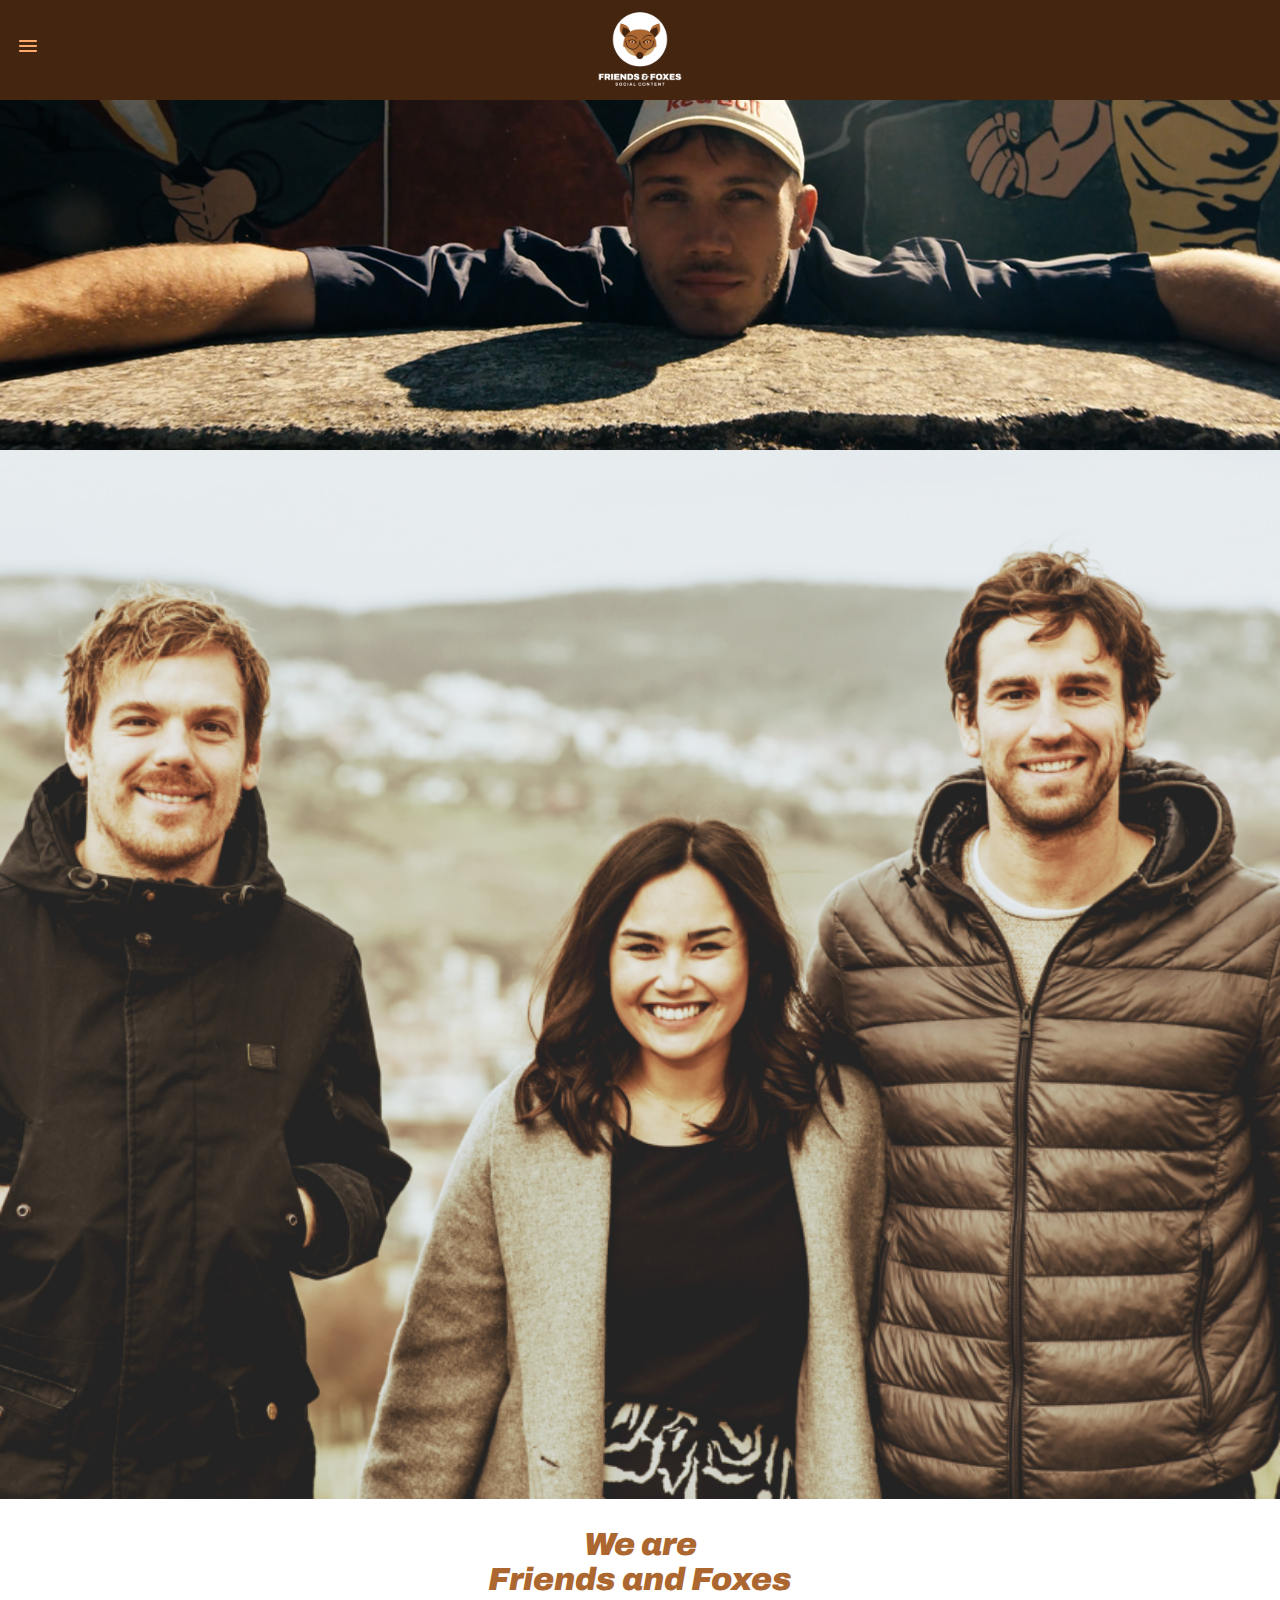
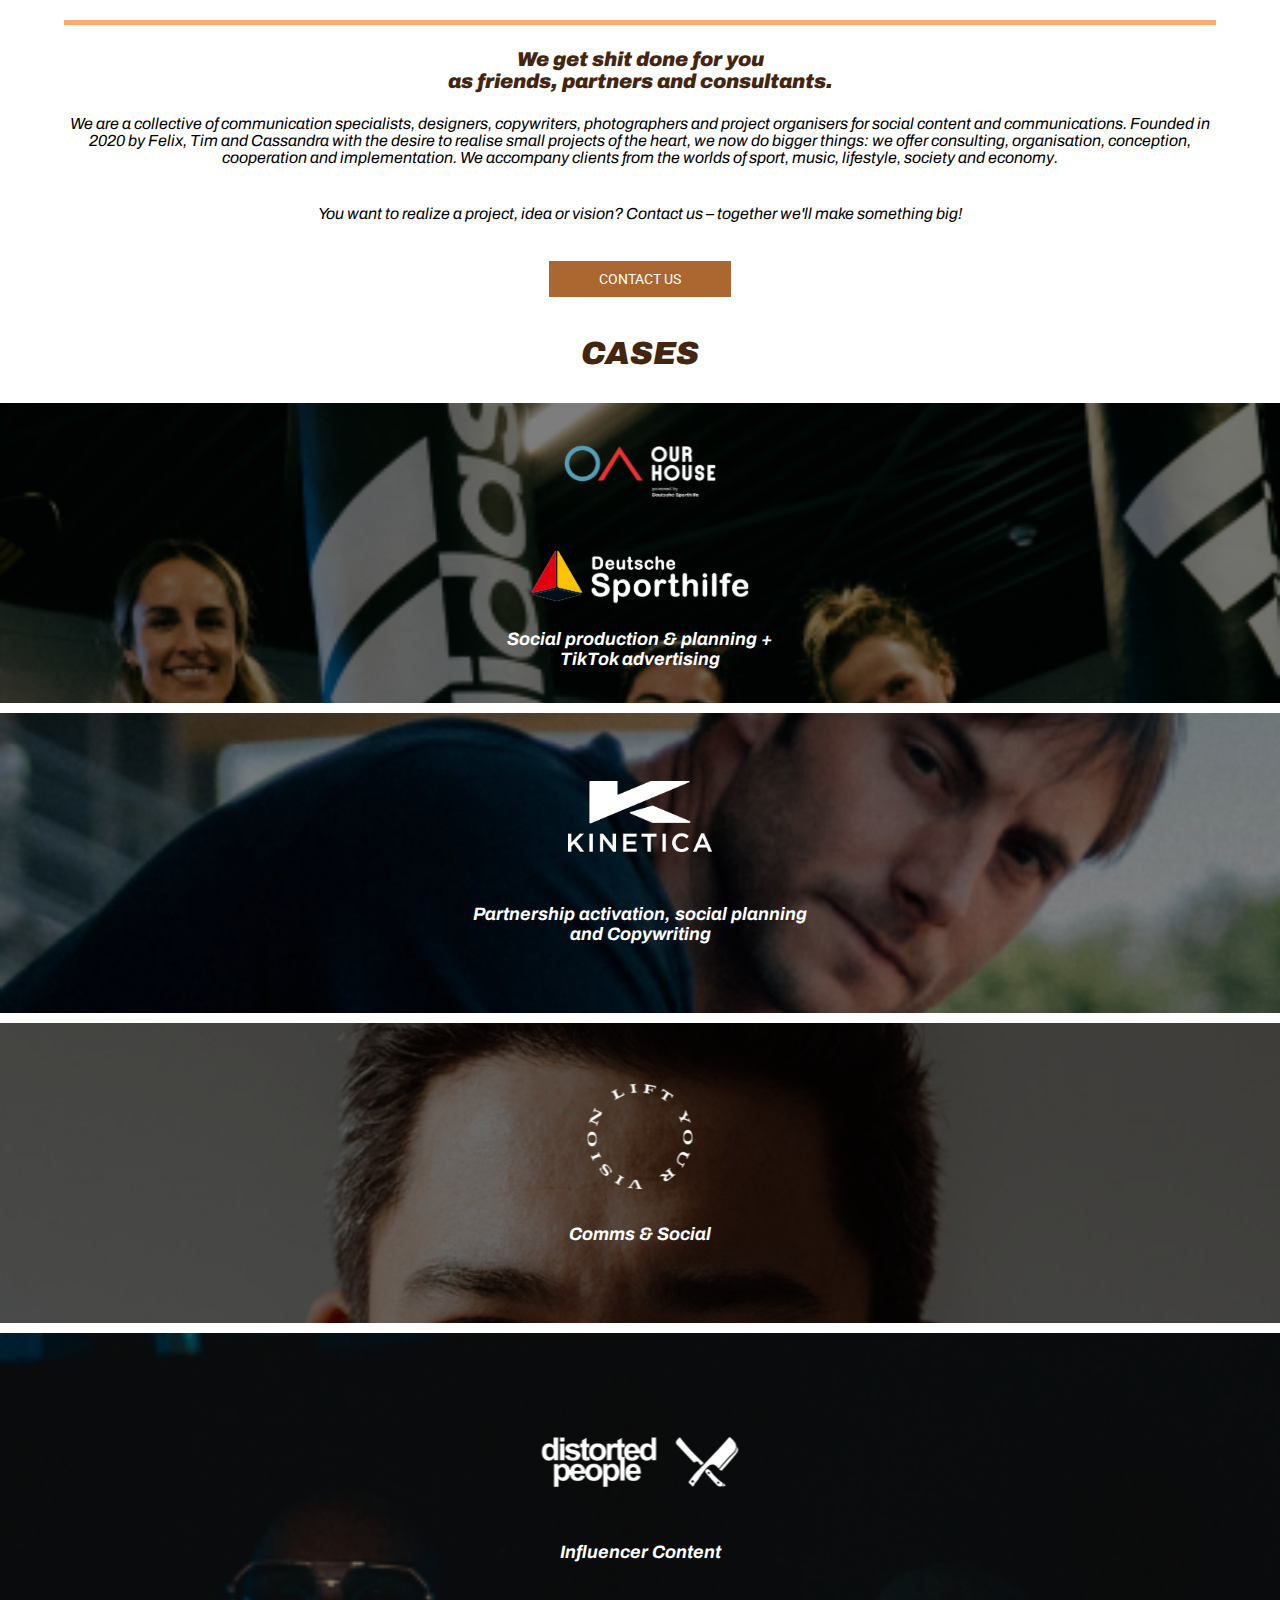
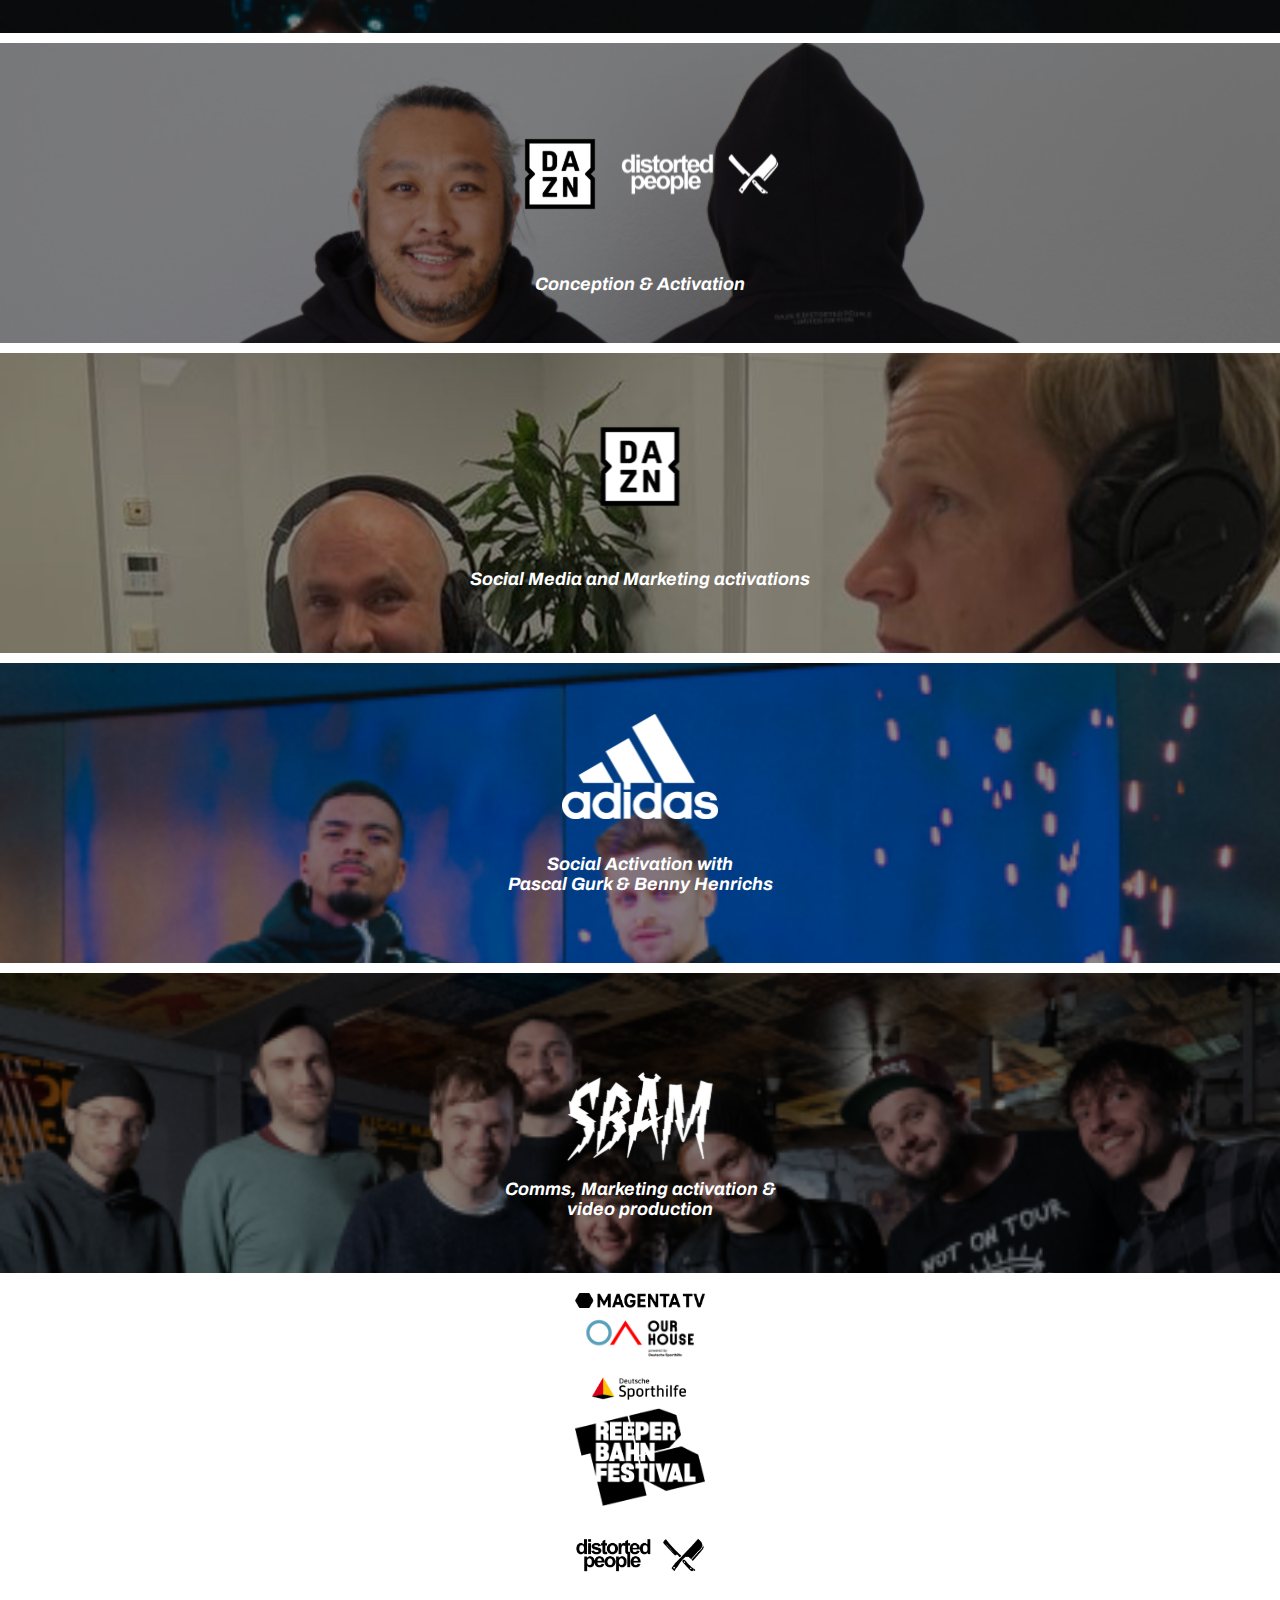
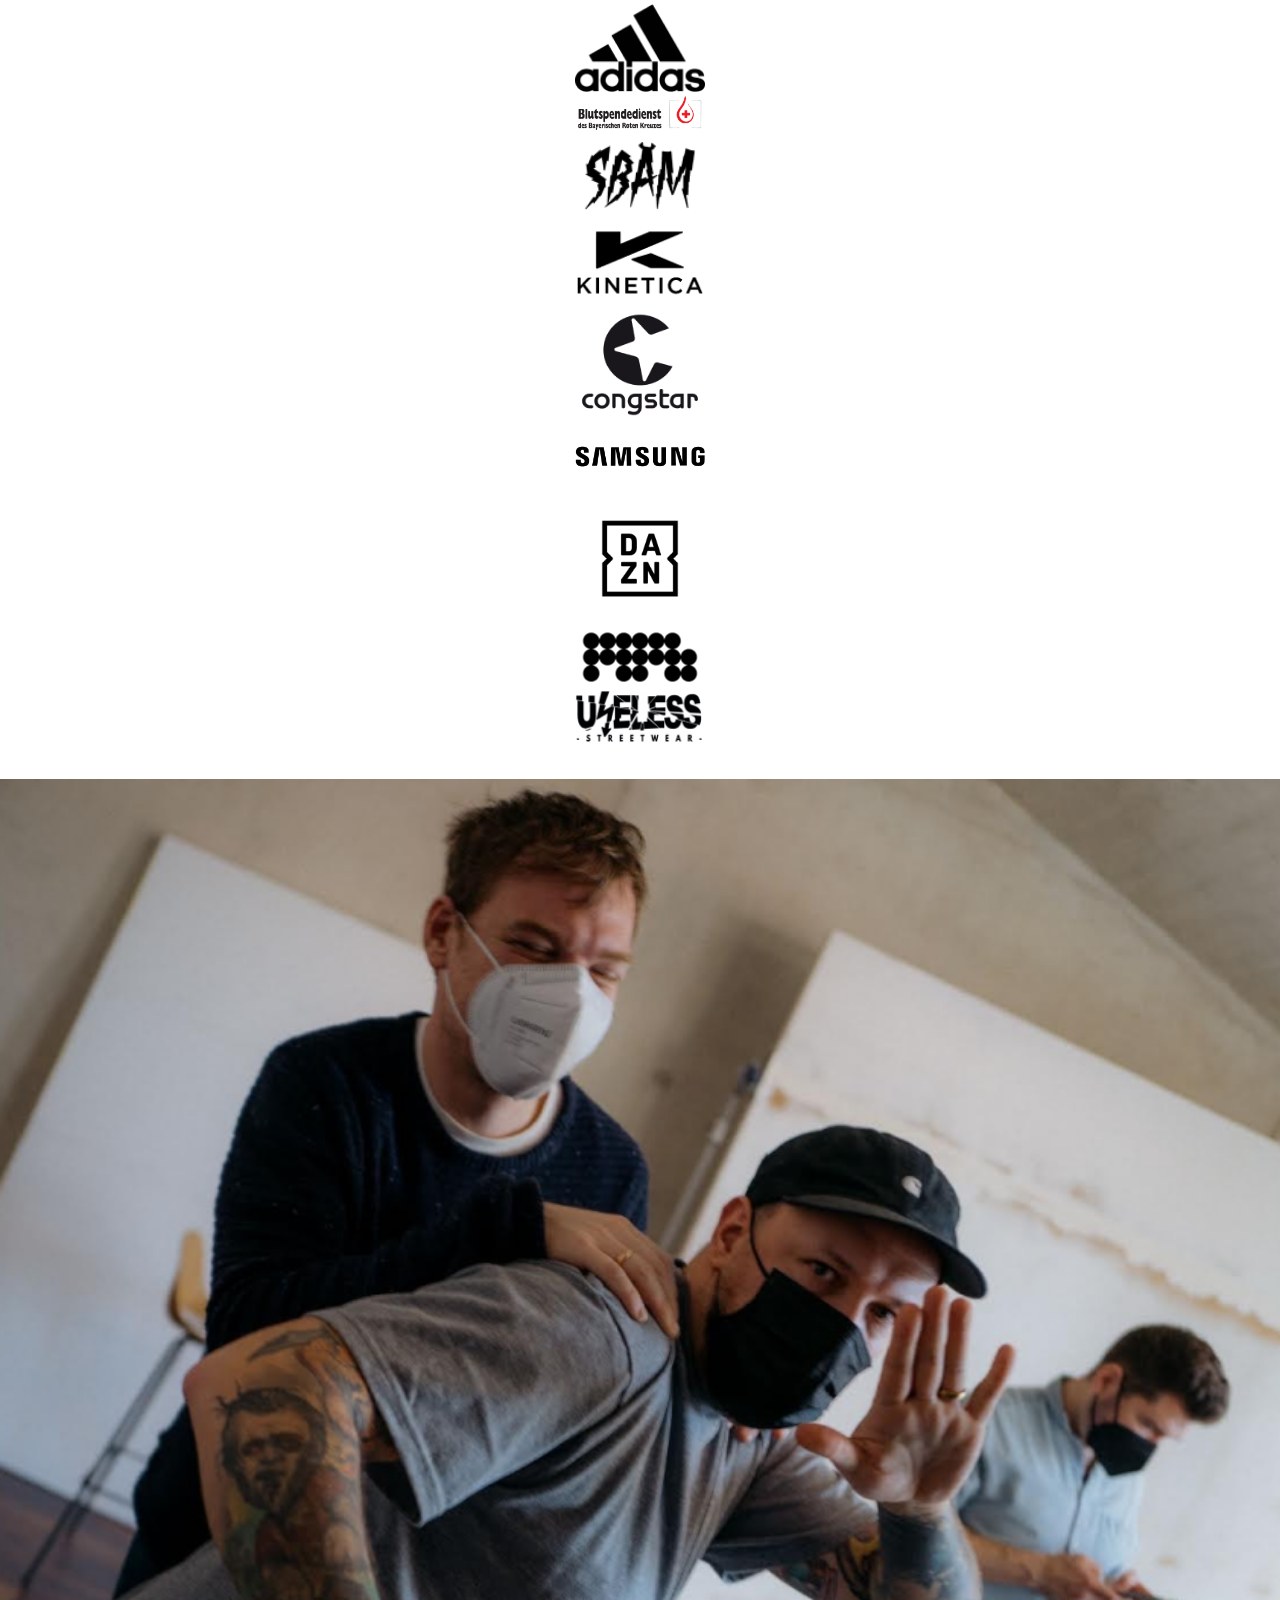
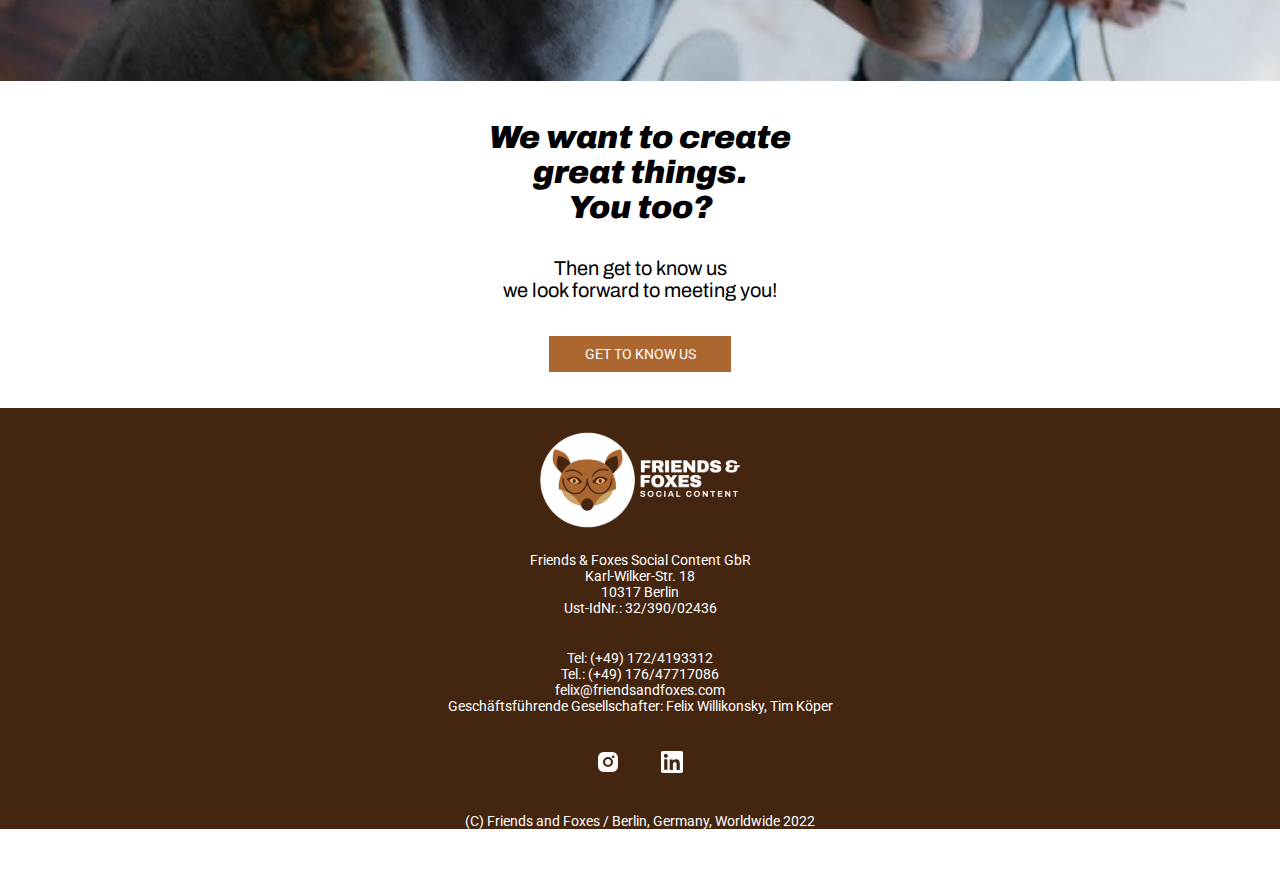
==== index.html @ 30e7b787 "adding files" ====
<!DOCTYPE html>
<html lang="en">
  <head>
    <meta charset="utf-8">
    <meta http-equiv="X-UA-Compatible" content="IE=edge">
    <meta name="viewport" content="width=device-width, initial-scale=1.0">
    <title>Friends and foxes</title>
    <link rel="stylesheet" type="text/css" href="./css/style.css">
    <link href="https://cdn.jsdelivr.net/npm/bootstrap@5.2.0-beta1/dist/css/bootstrap.min.css" rel="stylesheet" integrity="sha384-0evHe/X+R7YkIZDRvuzKMRqM+OrBnVFBL6DOitfPri4tjfHxaWutUpFmBp4vmVor" crossorigin="anonymous">
    <link rel="preconnect" href="https://fonts.googleapis.com">
    <link rel="preconnect" href="https://fonts.gstatic.com" crossorigin>
    <link href="https://fonts.googleapis.com/css2?family=Archivo:ital,wght@0,300;0,400;0,500;0,900;1,300;1,400;1,500;1,900&family=Roboto:wght@100;300;400;500;900&display=swap" rel="stylesheet">
  <!-- Font Awesome -->
    <link rel="stylesheet" href="/path/to/font-awesome/all.min.css" />
    <link rel="shortcut icon" href="favicon.png">
  </head>
  <body>
    <header>
        <div class="headerContRes">
            <div class="topnav">
                <a href="javascript:void(0);" class="icon" onclick="myFunction()">
                    <img src="./images/menubar.svg" alt="Menu">
                </a>
                <img src="./images/logoff.svg" alt="Logo" class="logo">
                <div id="myLinks">
                    <a href="#about">ABOUT US</a>
                    <a href="#footer">CONTACT</a>
                    <a href="#cases">WORKS</a>
                    <a href="#cases">IMPRESSUM</a>
                </div>
            </div>
        </div>
        <div class="headerDesk">
          <div class="navCont">
            <nav class="headerNav">
              <ul>
                <li><a href="#about">ABOUT US</a></li>
                <li><a href="#footer">CONTACT</a></li>
                <li><a href="#cases">WORKS</a></li>
                <li><a href="#cases">IMPRESSUM</a></li>
              </ul>
            </nav>
          </div>
          <img class="imgLogo" src="./images/logoDes.svg" alt="Friends and Foxes">
        </div>
    </header>

    <div class="container containerHome">
        <div class="row bannerPrinc">
          <img src="./images/bannerPrinc.png" alt="banner" class="bannerDesk">
          <img src="./images/bannerPrin.png" alt="bannerRes" class="bannerRes">
        </div>
        <div class="row" id="about">
          <div class="col-xl-6 col-lg-12 col-md-12 aboutCont">
            <img src="./images/wedesk.png" alt="">
          </div>
          <div class="col-xl-6  col-lg-12 col-md-12 aboutInfo">
            <div class="aboutTitle">
              <p>We are <br> Friends and Foxes</p>
            </div>
            <div class="aboutSubTit">
              <p>We get shit done for you <br> as friends, partners and consultants.</p>
            </div>
            <div class="aboutTxt">
              <p>We are a collective of communication specialists, designers, copywriters, photographers and project organisers for social 
                content and communications. Founded in 2020 by Felix, Tim and Cassandra with the desire to realise small projects of the 
                heart, we now do bigger things: we offer consulting, organisation, conception, cooperation and implementation. We accompany 
                clients from the worlds of sport, music, lifestyle, society and economy. 
              </p>
            </div>
            <div class="aboutTxt">
              <p>You want to realize a project, idea or vision? Contact us – together we'll make something big!</p>
            </div>
            <div class="aboutBtn">
              <button><a href="#footer">CONTACT US</a></button>
            </div>
          </div>
        </div>
        <div class="row casesCont" id="cases">
          <p class="casesTit">CASES</p>
          <div class="col-lg-6 col-md-6 cases">
            <div class="caseBg" id="case1bg">
              <img class="caseImg" src="./images/cases/1_ourhouse powered.svg" alt="Ourhouse Powered">
              <img class="caseImg" src="./images/cases/1_logodeutsche.svg" alt="Deutsche">
              <p class="caseTxt">Social production & planning + <br> TikTok advertising</p>
            </div>
          </div>
          <div class="col-lg-6 col-md-6 cases">
            <div class="caseBg" id="case2bg">
              <img class="caseImg" src="./images/cases/2_kinetica.svg" alt="Kinetica">
              <p class="caseTxt">Partnership activation, social planning <br> and Copywriting</p>
            </div>
          </div>
          <div class="col-lg-6 col-md-6 cases">
            <div class="caseBg" id="case3bg">
              <img class="caseImg" src="./images/cases/3_LiftYourVision_round.svg" alt="Lift Your Vision">
              <p class="caseTxt">Comms & Social</p>
            </div>
          </div>
          <div class="col-lg-6 col-md-6 cases">
            <div class="caseBg" id="case4bg">
              <img class="caseImg" src="./images/cases/4_logo_distorted.svg" alt="Distorted">
              <p class="caseTxt">Influencer Content</p>
            </div>
          </div>
          <div class="col-lg-6 col-md-6 cases">
            <div class="caseBg" id="case5bg">
              <div class="caseImgCont">
                <img class="caseImg" src="./images/cases/5_logo_dazn.svg" alt="DAZN">
                <img class="caseImg" src="./images/cases/4_logo_distorted.svg" alt="Distorted">
              </div>
              <p class="caseTxt">Conception & Activation</p>
            </div>
          </div>
          <div class="col-lg-6 col-md-6 cases">
            <div class="caseBg" id="case6bg">
              <img class="caseImg" src="./images/cases/5_logo_dazn.svg" alt="DAZN">
              <p class="caseTxt">Social Media and Marketing activations</p>
            </div>
          </div>
          <div class="col-lg-6 col-md-6 cases">
            <div class="caseBg" id="case7bg">
              <img class="caseImg" src="./images/cases/7_logoadidas.svg" alt="Adidas">
              <p class="caseTxt">Social Activation with <br> Pascal Gurk & Benny Henrichs</p>
            </div>
          </div>
          <div class="col-lg-6 col-md-6 cases casesLast">
            <div class="caseBg" id="case8bg">
              <img class="caseImg" src="./images/cases/8_sbam.svg" alt="Sbam">
              <p class="caseTxt">Comms, Marketing activation & <br> video production</p>
            </div>
          </div>                              
        </div>
        <div id="clientsDesk">
          <div class="row clientsRow1">
            <div class="col-xl-3 clientCont">
              <img src="./images/clients//c-magenta.png" alt="">
            </div>
            <div class="col-xl-3 clientCont">
              <img src="./images/clients/c-deutsche.png" alt="">
            </div>
            <div class="col-xl-3 clientCont">
              <img src="./images/clients/c-ourhouse.png" alt="">
            </div>
          </div>
          <div class="row clientsRow2">
            <div class="col-xl-2 clientCont">
              <img src="./images/clients/c-rbf.png" alt="">
            </div>
            <div class="col-xl-2 clientCont">
              <img src="./images/clients/c-dzn.png" alt="">
            </div>
            <div class="col-xl-2 clientCont">
              <img src="./images/clients/c-congstar.png" alt="">
            </div>
            <div class="col-xl-3 clientCont">
              <img src="./images/clients/c-blutspendedienst.png" alt="">
            </div>
            <div class="col-xl-3 clientCont">
              <img src="./images/clients/c-distorted.png" alt="">
            </div>
          </div>
          <div class="row clientsRow3">
            <div class="col-xl-1 clientCont">
              <img src="./images/clients/c-sbam.png" alt="">
            </div>
            <div class="col-xl-2 clientCont">
              <img src="./images/clients/c-mpb.png" alt="">
            </div>
            <div class="col-xl-2 clientCont">
              <img src="./images/clients/c-useless.png" alt="">
            </div>
            <div class="col-xl-3 clientCont">
              <img src="./images/clients/c-samusng.png" alt="">
            </div>
            <div class="col-xl-2 clientCont">
              <img src="./images/clients/c-kinetica.png" alt="">
            </div>
            <div class="col-xl-2 clientCont">
              <img src="./images/clients/c-adidas.png" alt="">
            </div>
          </div> 
        </div>
        <div id="clientsRes">
          <div class="row clientsRow1">
            <div class="col-6 clientCont">
              <img src="./images/clients//c-magenta.png" alt="">
            </div>
            <div class="col-6 clientCont">
              <img src="./images/clients/c-ourhouse.png" alt="">
            </div>
          </div>
          <div class="row clientsRow2">
            <div class="col-6 clientCont">
              <img src="./images/clients/c-deutsche.png" alt="">
            </div>
            <div class="col-6 clientCont">
              <img src="./images/clients/c-rbf.png" alt="">
            </div>
          </div>
          <div class="row clientsRow3">
            <div class="col-6 clientCont">
              <img src="./images/clients/c-distorted.png" alt="">
            </div>
            <div class="col-6 clientCont">
              <img src="./images/clients/c-adidas.png" alt="">
            </div>
          </div>
          <div class="row clientsRow4">
            <div class="col-6 clientCont">
              <img src="./images/clients/c-blutspendedienst.png" alt="">
            </div>
            <div class="col-6 clientCont">
              <img src="./images/clients/c-sbam.png" alt="">
            </div>
          </div>
          <div class="row clientsRow5">
            <div class="col-6 clientCont">
              <img src="./images/clients/c-kinetica.png" alt="">
            </div>
            <div class="col-6 clientCont">
              <img src="./images/clients/c-congstar.png" alt="">
            </div>
          </div>
          <div class="row clientsRow6">
            <div class="col-6 clientCont">
              <img src="./images/clients/c-samusng.png" alt="">
            </div>
            <div class="col-6 clientCont">
              <img src="./images/clients/c-dzn.png" alt="">
            </div>
          </div>
          <div class="row clientsRow7">
            <div class="col-6 clientCont">
              <img src="./images/clients/c-mpb.png" alt="">
            </div>
            <div class="col-6 clientCont">
              <img src="./images/clients/c-useless.png" alt="">
            </div>

          </div> 
        </div>
        <div class="row" id="know">
          <div class="col-xl-6 col-lg-12 col-md-12 knowCont">
            <img src="./images/knowdesk.png" alt="">
          </div>
          <div class="col-xl-6 col-lg-12 col-md-12 knowInfo">
            <div class="knowTitle">
              <p> We want to create <br> great things. <br> You too? </p>
            </div>
            <div class="knowSubTit">
              <p>Then get to know us <br> we look forward to meeting you!</p>
            </div>
            <div class="knowBtn">
              <button><a href="#about">GET TO KNOW US</a></button>
            </div>
          </div>
        </div>
    </div>
    <footer id="footer">
      <div class="container footerContDesk" id="footerDesk">
        <div class="row">
          <div class="col-2">
            <img src="./images/logoFoot.svg" alt="LogoFooter" class="logofoot">
          </div>
          <div class="col-3 footerText footerInfo1">
            <p>Friends & Foxes Social Content GbR</p>
            <p>  Karl-Wilker-Str. 18</p>
            <p>10317 Berlin</p>
            <p> Ust-IdNr.: 32/390/02436</p>
          </div>
          <div class="col-3 footerText footerInfo2">
            <p><a href="tel:+491724193312">Tel: (+49) 172/4193312</a></p>
            <p><a href="tel:+4917647717086">Tel.: (+49) 176/47717086</a></p>
            <p><a href="mailto:felix@friendsandfoxes.com">felix@friendsandfoxes.com</a></p>
            <p> Geschäftsführende Gesellschafter: Felix Willikonsky, Tim Köper</p>
          </div>
          <div class="col-4 footerInfo3">
            <div class="redes">
              <a href="https://www.instagram.com/friends_and_foxes/" target="_blank"><img src="./images/instagram.svg" alt="Instagram"></a>
              <a href="https://www.linkedin.com/company/friendsandfoxes/about/" target="_blank"><img src="./images/linked.svg" alt="LinkedIn"></a>
            </div>
            <p class="copyDesk">(C) Friends and Foxes / Berlin, Germany, Worldwide 2022</p>
          </div>
        </div>
      </div>  
      <div class="container footerContRes" id="footerRes">
        <div class="row">
          <div class="col-12">
            <img src="./images/logoFoot.svg" alt="LogoFooter" class="logofoot">
          </div>
          <div class="col-12 footerText footerInfo1">
            <p>Friends & Foxes Social Content GbR</p>
            <p>  Karl-Wilker-Str. 18</p>
            <p>10317 Berlin</p>
            <p> Ust-IdNr.: 32/390/02436</p>
          </div>
          <div class="col-12 footerText footerInfo2">
            <p><a href="tel:+491724193312">Tel: (+49) 172/4193312</a></p>
            <p><a href="tel:+4917647717086">Tel.: (+49) 176/47717086</a></p>
            <p><a href="mailto:felix@friendsandfoxes.com">felix@friendsandfoxes.com</a></p>
            <p> Geschäftsführende Gesellschafter: Felix Willikonsky, Tim Köper</p>
          </div>
          <div class="col-12 footerInfo3">
            <div class="rsIcon">
              <a href="https://www.instagram.com/friends_and_foxes/" target="_blank"><img src="./images/instagram.svg" alt="Instagram"></a>
            </div>
            <div class="rsIcon">
              <a href="https://www.linkedin.com/company/friendsandfoxes/about/" target="_blank"><img src="./images/linked.svg" alt="LinkedIn"></a>
            </div>
          </div>
          <div class="col-12 footerText footerInfo4">
            <p>(C) Friends and Foxes / Berlin, Germany, Worldwide 2022</p>
          </div>
        </div>
      </div>  
    </footer>
    <script>
        function myFunction() {
          var x = document.getElementById("myLinks");
          if (x.style.display === "block") {
            x.style.display = "none";
          } else {
            x.style.display = "block";
          }
        }
    </script>
    <script src="https://cdn.jsdelivr.net/npm/bootstrap@5.2.0-beta1/dist/js/bootstrap.bundle.min.js" integrity="sha384-pprn3073KE6tl6bjs2QrFaJGz5/SUsLqktiwsUTF55Jfv3qYSDhgCecCxMW52nD2" crossorigin="anonymous"></script>
    <script src="https://cdn.jsdelivr.net/npm/@popperjs/core@2.11.5/dist/umd/popper.min.js" integrity="sha384-Xe+8cL9oJa6tN/veChSP7q+mnSPaj5Bcu9mPX5F5xIGE0DVittaqT5lorf0EI7Vk" crossorigin="anonymous"></script>
    <script src="https://cdn.jsdelivr.net/npm/bootstrap@5.2.0-beta1/dist/js/bootstrap.min.js" integrity="sha384-kjU+l4N0Yf4ZOJErLsIcvOU2qSb74wXpOhqTvwVx3OElZRweTnQ6d31fXEoRD1Jy" crossorigin="anonymous"></script>
</body>
</html>
---- css/style.css ----
body{
    margin: 0;
}

.headerContRes{
    height: 100px;
    background-color:  #442510;
    position: fixed;
    width: 100%;
}

.headerDesk{
    background-color: #AC6730;
    height: 169px;
}

.headerNav{
    background-color: #442510;
    height: 103px;
    display: flex;
}

.headerNav ul{
    display: flex;
    justify-content: space-evenly;
    list-style: none;
    width: 30%;
    padding-left: 0;
    align-items: center;
    height: 100%;
    margin-left: 169px;
}

.headerNav ul li a{
    color: #ffffff;
    text-decoration: none;
    font-size: 14px;
    font-family: "Roboto";
}

.headerNav ul li a:hover{
    border-bottom: 6px solid #AC6730;
    padding-bottom: 10px;
}

.contLogo{
    width: 70%;
}

.contLogo{
    margin-left: 85px;
}

.topnav {
    overflow: hidden;
    background-color:  #442510;
    position: relative;
}
  
.topnav #myLinks {
    display: none;
    background-color: #1A1819;
}

.topnav #myLinks a{
    font-family: 'Roboto', sans-serif;
}
  

.topnav a {
    color: white;
    padding: 14px 16px;
    text-decoration: none;
    font-size: 17px;
    display: block;
}
  
.topnav a.icon {
    display: block;
    position: absolute;
    left: 0;
    top: 20px;
}
  
.active {
    background-color: #04AA6D;
    color: white;
}
  
.logo{
    display: block;
    margin: 0 auto;
}

.logofoot{
    display: block;
    margin: 0 auto;
}

.containerHome{
    margin: 0 auto;
    max-width: 100% !important;
}

button a{
    color: #ffffff;
    text-decoration: none;
}

button a:hover{
    color: #442510;
}

.bannerDesk{
    display: none;
}

.bannerRes{
    display: block;
    padding-top: 100px;
}

.bannerPrinc img{
    padding-left: 0 !important;
    padding-right: 0 !important;
}

.aboutCont, .knowCont{
    padding-left: 0 !important;
    padding-right: 0 !important;
}

.aboutCont img, .knowCont img{
    width: 100%;
}

.aboutInfo{
    margin-top: 24px !important;
    margin-bottom: 39px;
}

.aboutTitle{
    margin-bottom: 23px;
}

.aboutTitle p{
    text-align: center;
    font-size: 32px;
    font-weight: 900;
    font-style: italic;
    color: #AC6730;
    font-family: 'Archivo', sans-serif;
    padding-bottom: 23px;
    border-bottom: 5px solid #FFAA6D;
    width: 90%;
    margin: 0 auto;
}

.aboutSubTit{
    margin-bottom: 23px;
}

.aboutSubTit p{
    color: #442510;
    font-size: 20px;
    font-style: italic;
    font-family: 'Archivo', sans-serif;
    font-weight: 900;
    text-align: center;
    width: 90%;
    margin: 0 auto;
}

.aboutTxt{
    margin-bottom: 39px;
}

.aboutTxt p{
    color: #000000;
    font-size: 16px;
    font-style: italic;
    font-family: 'Archivo', sans-serif;
    font-weight: 400;
    text-align: center;
    width: 90%;
    margin: 0 auto;
}

.aboutBtn button{
    background-color: #AC6730;
    border: none;
    padding: 10px;
    width: 182px;
    height: 36px;    
    color: #ffffff;
    font-size: 14px;
    font-family: 'Roboto', sans-serif;
    font-weight: 400;
    margin: 0 auto;
    display: block;
}

.casesTit{
    color: #442510;
    font-size: 32px;
    font-style: italic;
    font-family: 'Archivo', sans-serif;
    font-weight: 900;
    text-align: center;
    margin-bottom: 32px;
}

.cases{
    padding: 0 !important;
    margin-bottom: 10px !important;
}

.casesCont{
    margin-bottom: 20px;
}

.caseBg{
    height: 300px;
    background-repeat: no-repeat;
    background-size: cover;
    display: flex;
    flex-direction: column;
    justify-content: center;
}

.caseBg:hover{
    opacity: .7;
}

.caseImg{
    max-height: 35%;
}

#case4bg
    .caseImg{
    max-height: 50%;
}

#case6bg
    .caseImg{
    max-height: 45%;
}

.caseImgCont{
    display: flex;
    align-items: center;
    justify-content: center;
}

#case5bg
    .caseImg{
    max-height: 60%;
}

#case8bg
    .caseImg{
        margin-top: 55px;
}

#case1bg{
    background-image: url(../images/cases/1_adidas.png);
}

#case2bg{
    background-image: url(../images/cases/2_adidas.png);
}

#case3bg{
    background-image: url(../images/cases/3_ADIDAS.svg);
}

#case4bg{
    background-image: url(../images/cases/4_adidas.png);
}

#case5bg{
    background-image: url(../images/cases/5_DAZN.svg);
}

#case6bg{
    background-image: url(../images/cases/6_Foto.svg);
}

#case7bg{
    background-image: url(../images/cases/7_adidas.png);
}

#case8bg{
    background-image: url(../images/cases/8_itchy.png);
}

.caseTxt{
    font-family: 'Archivo';
    font-style: italic;
    font-weight: 700;
    font-size: 18px;
    color: #ffffff;
    text-align: center;
    margin-top: 35px;
}

#case1bg
    .caseTxt{
        margin-top: 0;
}

#case4bg
    .caseTxt{
        margin-top: 5px;
}

#case5bg
    .caseTxt{
        margin-top: 0;
}

#case8bg
    .caseTxt{
        margin-top: 10px;
}

#clientsDesk .row, #clientsRes .row{
    justify-content: center !important;
    align-items: center !important;
}

#clientsDesk .clientsRow2{
    margin: 0 auto !important ;
    width: 75%;
}

#clientsDesk .clientsRow3{
    margin: 0 auto !important;
    width: 72%;
}

#clientsDesk .clientCont img{
    width: 80%;
    margin: 0 auto;
    display: block;
}

#clientsRes .clientCont{
    margin: 0 auto;
    display: block;
}

#clientsRes .clientCont img{
    margin: 0 auto;
    display: block;
    width: 130px;
}

.knowCont{
    margin-top: 35px !important;
    margin-bottom: 35px;
}

.knowTitle{
    color: #000000;
    font-style: italic;
    font-weight: 900;
    font-size: 32px;
    text-align: center;
    font-family: 'Archivo', sans-serif; 
    width: 90%;
    margin: 0 auto;
}

.knowSubTit{
    color: #000000;
    font-weight: 400;
    font-size: 20px;
    text-align: center;
    font-family: 'Archivo', sans-serif;
    width: 90%;
    margin: 0 auto;     
}

.knowBtn{
    margin-top: 35px;
}

.knowBtn button{
    background-color: #AC6730;
    border: none;
    padding: 10px;
    width: 182px;
    height: 36px;    
    color: #ffffff;
    font-size: 14px;
    font-family: 'Roboto', sans-serif;
    font-weight: 400;
    margin: 0 auto;
    display: block;
}

.footerContDesk{
    background-color: #442510;
    margin-left: 0 !important;
    margin-right: 0 !important;
    max-width: 100% !important;
}

.footerContDesk .row{
    align-items: center;
}

.redes{
    display: flex;
    justify-content: center;
}

.redes img{
    margin: 0 2px;
}

.copyDesk{
    color: #ffffff;
    text-align: center;
    font-family: 'Roboto';
    font-style: normal;
    font-weight: 400;
    font-size: 14px;
    margin-top: 10px;
}

.footerContRes{
    height: auto;
    background-color: #442510;
    margin-top: 36px;
    max-width: 100% !important;
}

.footerContRes .footerInfo1{
    margin-bottom: 34px;
}

.footerContRes .footerInfo2{
    padding: 0 101px !important;
}

.footerContRes .footerInfo3{
    margin-top: 36px;
    display: flex;
    justify-content: center;
}

.footerContRes .rsIcon{
    margin: 0 20px;
}

.footerContRes .footerInfo4{
    margin-top: 35px;
    margin-bottom: 45px;
}

.footerText p{
    color: #ffffff;
    margin: 0;
    font-size: 14px;
    text-align: center;
    font-family: 'Roboto', sans-serif;
}

.footerInfo2 p a{
    color: #ffffff;
    text-decoration: none;
}

.footerInfo2 p a:hover{
    color: #FFAA6D;
}

@media only screen and (min-width: 1440px) {
    .headerContRes, .footerContRes{
        display: none;
    }

    .imgLogo{
        display: block;
        margin: 0 auto;
        position: relative;
        top: -110px;
    }

    .headerDesk{
        position: fixed;
        width: 100%;
        z-index: 10000;
    }

    .bannerPrinc{
        padding-top: 168px;
    }

    #clientsDesk{
        display: block;
    }

    #clientsRes{
        display: none;
    }

    .aboutTitle{
        margin-top: 35px;
    }

    .aboutTitle p, .aboutTxt p{
        text-align: left;
    }

    .aboutSubTit p{
        text-align: left;
        font-size: 24px;
    }

    .aboutBtn button{
        margin: 0 35px;
    }

    .casesCont{
        margin-top: 0 !important;
        margin-bottom: 0 !important;
    }

    .cases{
        margin-bottom: 50px !important;
    }

    .caseBg{
        height: 415px;
    }
    
    #case1bg, #case3bg, #case5bg, #case7bg{
        margin-left: 90px;
        margin-right: 45px;
    }

    #case2bg, #case4bg, #case6bg, #case8bg{
        margin-right: 90px;
        margin-left: 45px;
    }   
    
    #clientsDesk{
        margin-bottom: 20px;
    }

    .knowInfo{
        margin-top: 95px !important;
        padding-left: 90px !important;
    }

    .knowTitle{
        font-size: 40px;
        text-align: left;
    }
    
    .knowSubTit{
        font-size: 20px;
        text-align: left;   
    }

    .knowBtn button{
        margin: 0 35px;
    }

    .footerText p{
        text-align: left;
    }

    .footerInfo1{
        padding-left: 50px;
    }

    .knowCont {
        margin-bottom: 0 !important;
    }    
}

@media only screen and (min-width : 768px) and (max-width: 1024px){
    .cases{
        padding: 10px !important;
    }

    #clientsRes .clientCont img{
        width: 160px;
    }
}

@media only screen and (max-width: 1439px) {
    .headerDesk{
        display: none;
    }

    .footerContDesk{
        display: none;
    }

    #clientsDesk{
        display: none;
    }

}

@media only screen and (min-width: 768px) {
    .bannerRes{
        display: none;
    }

    .bannerDesk{
        display: block;
    }
}
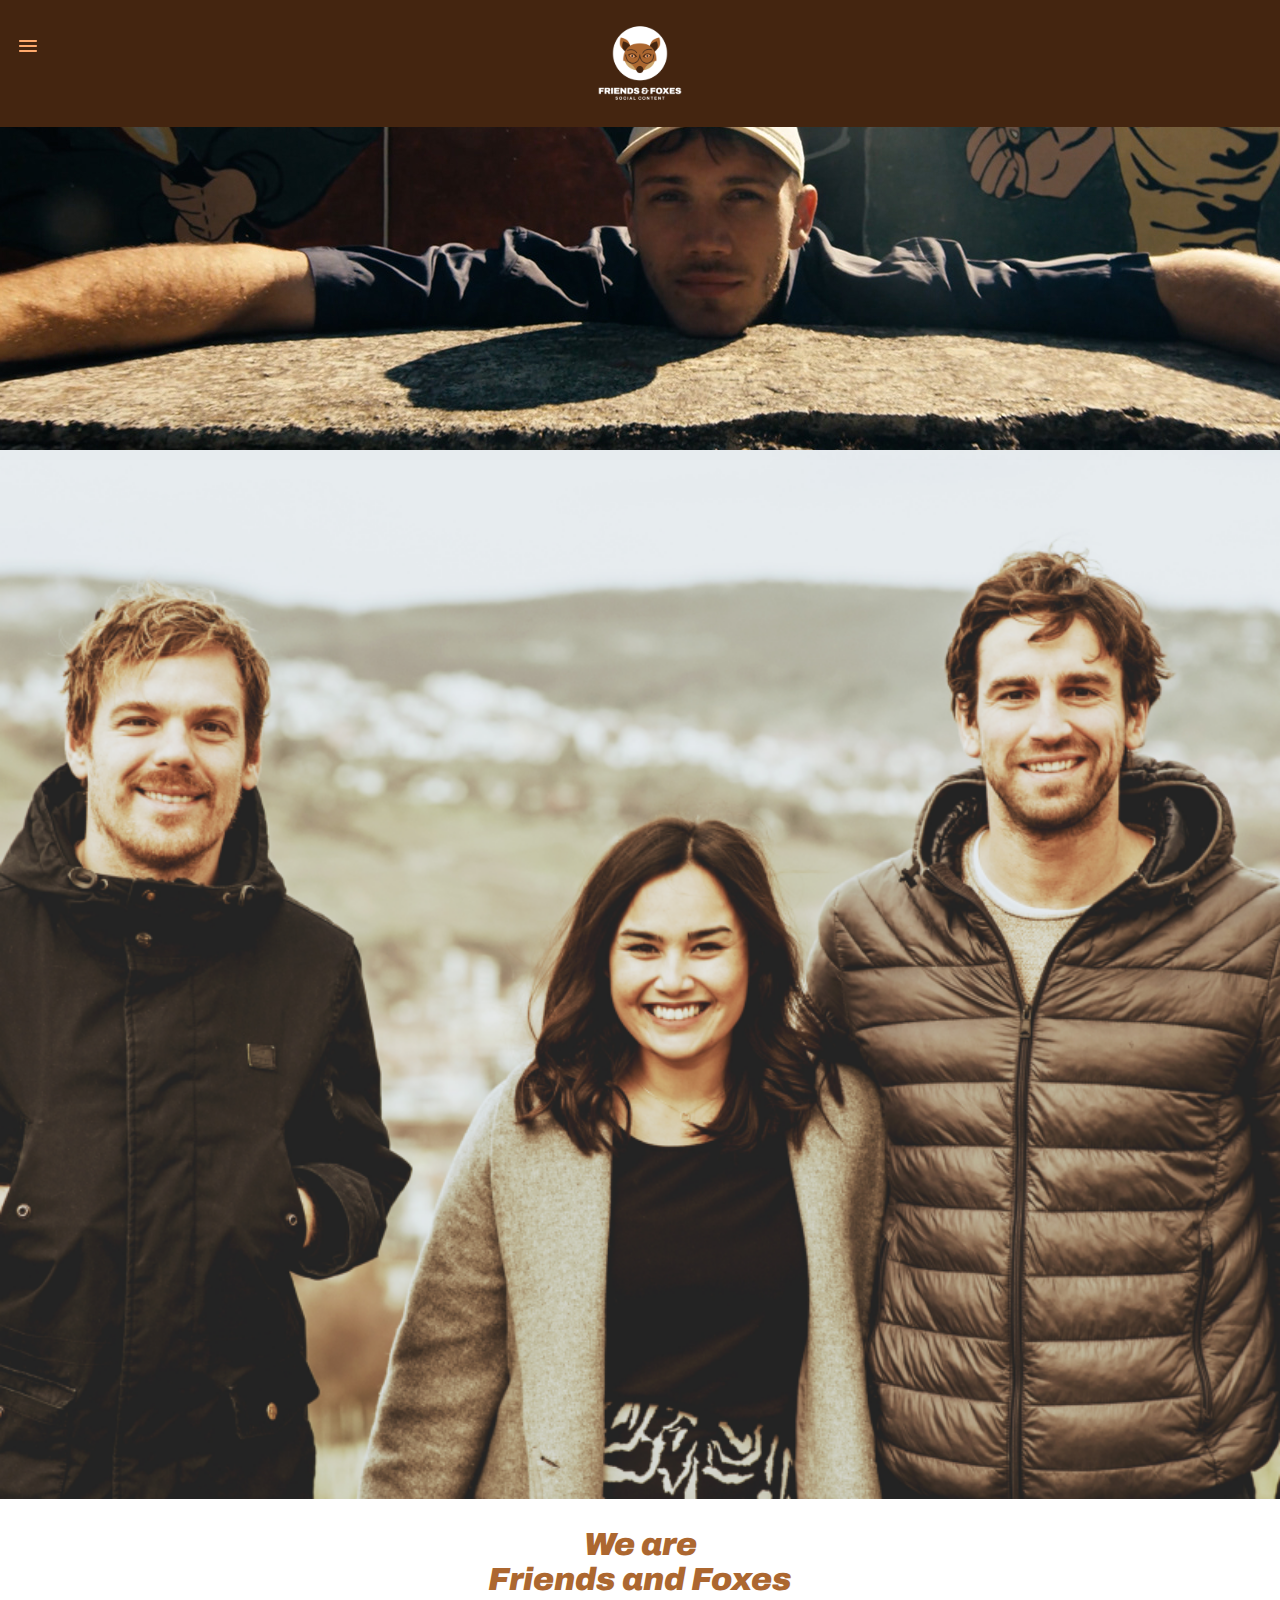
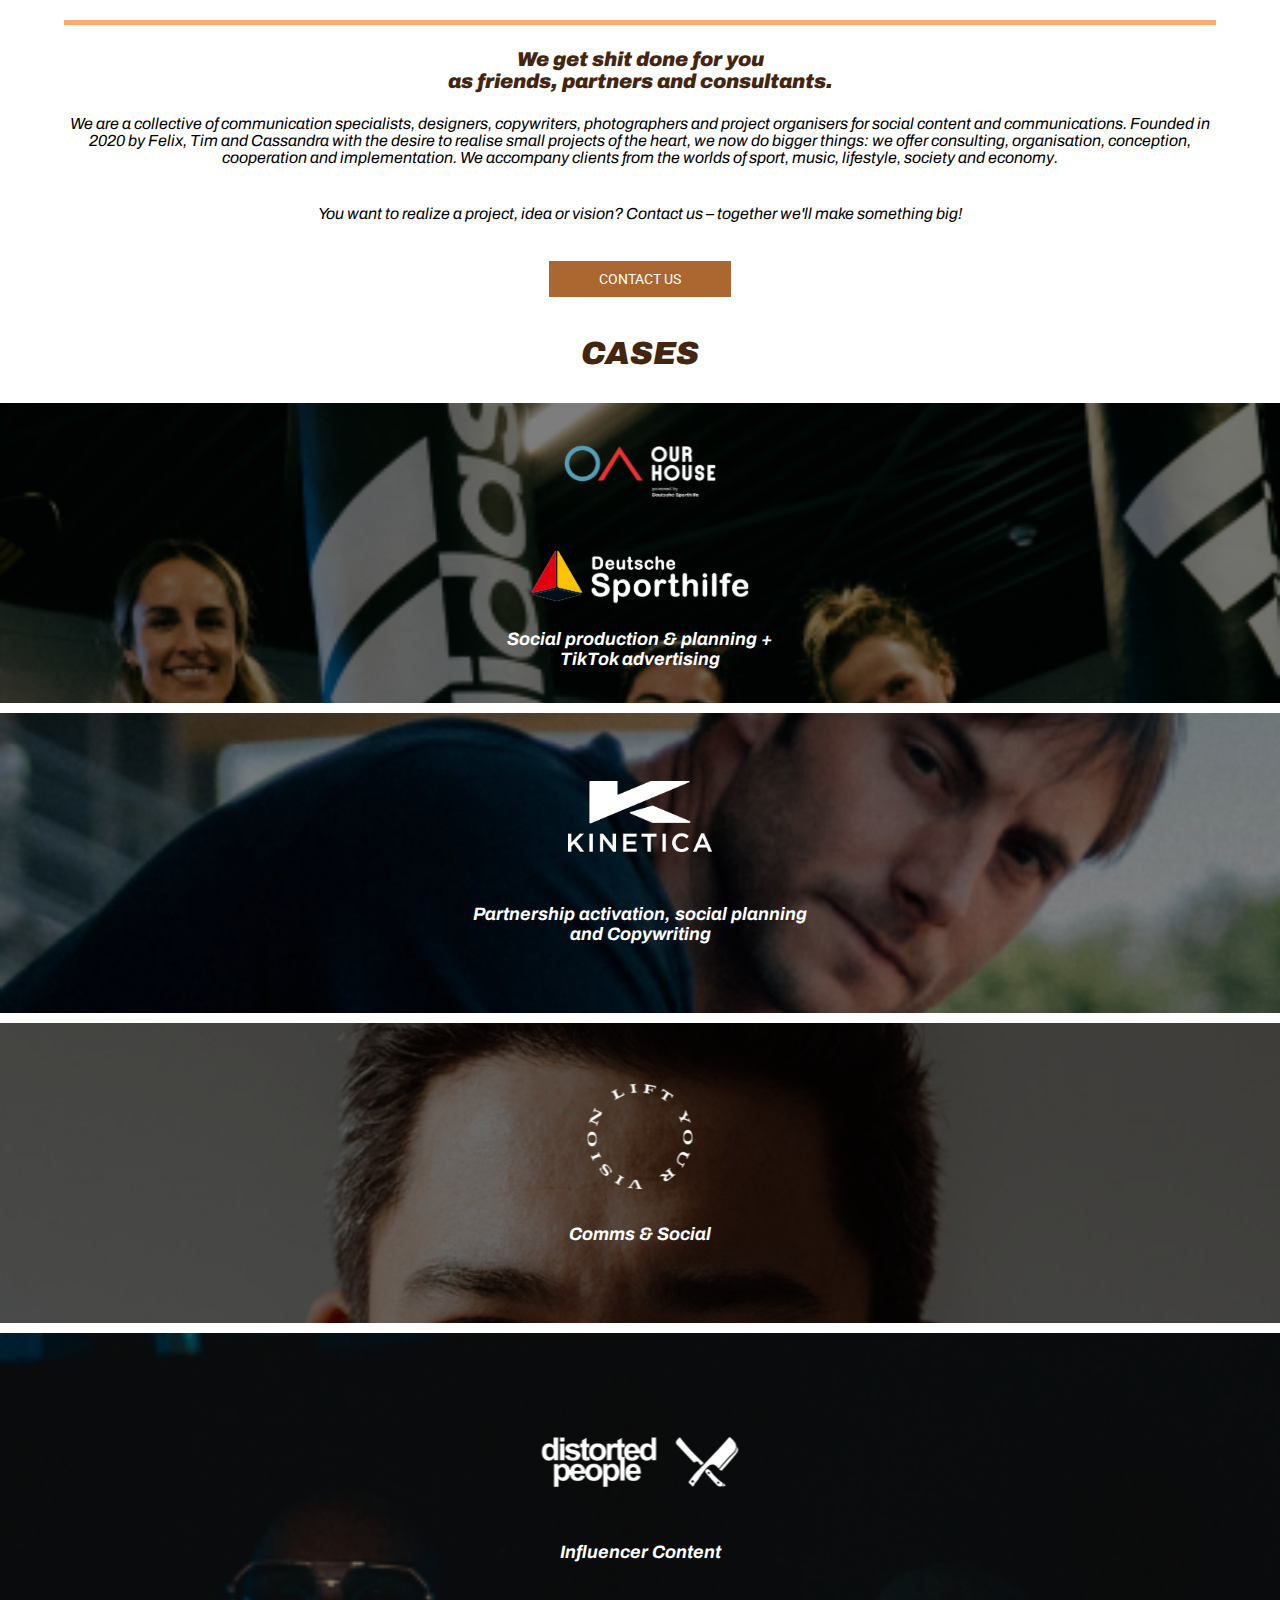
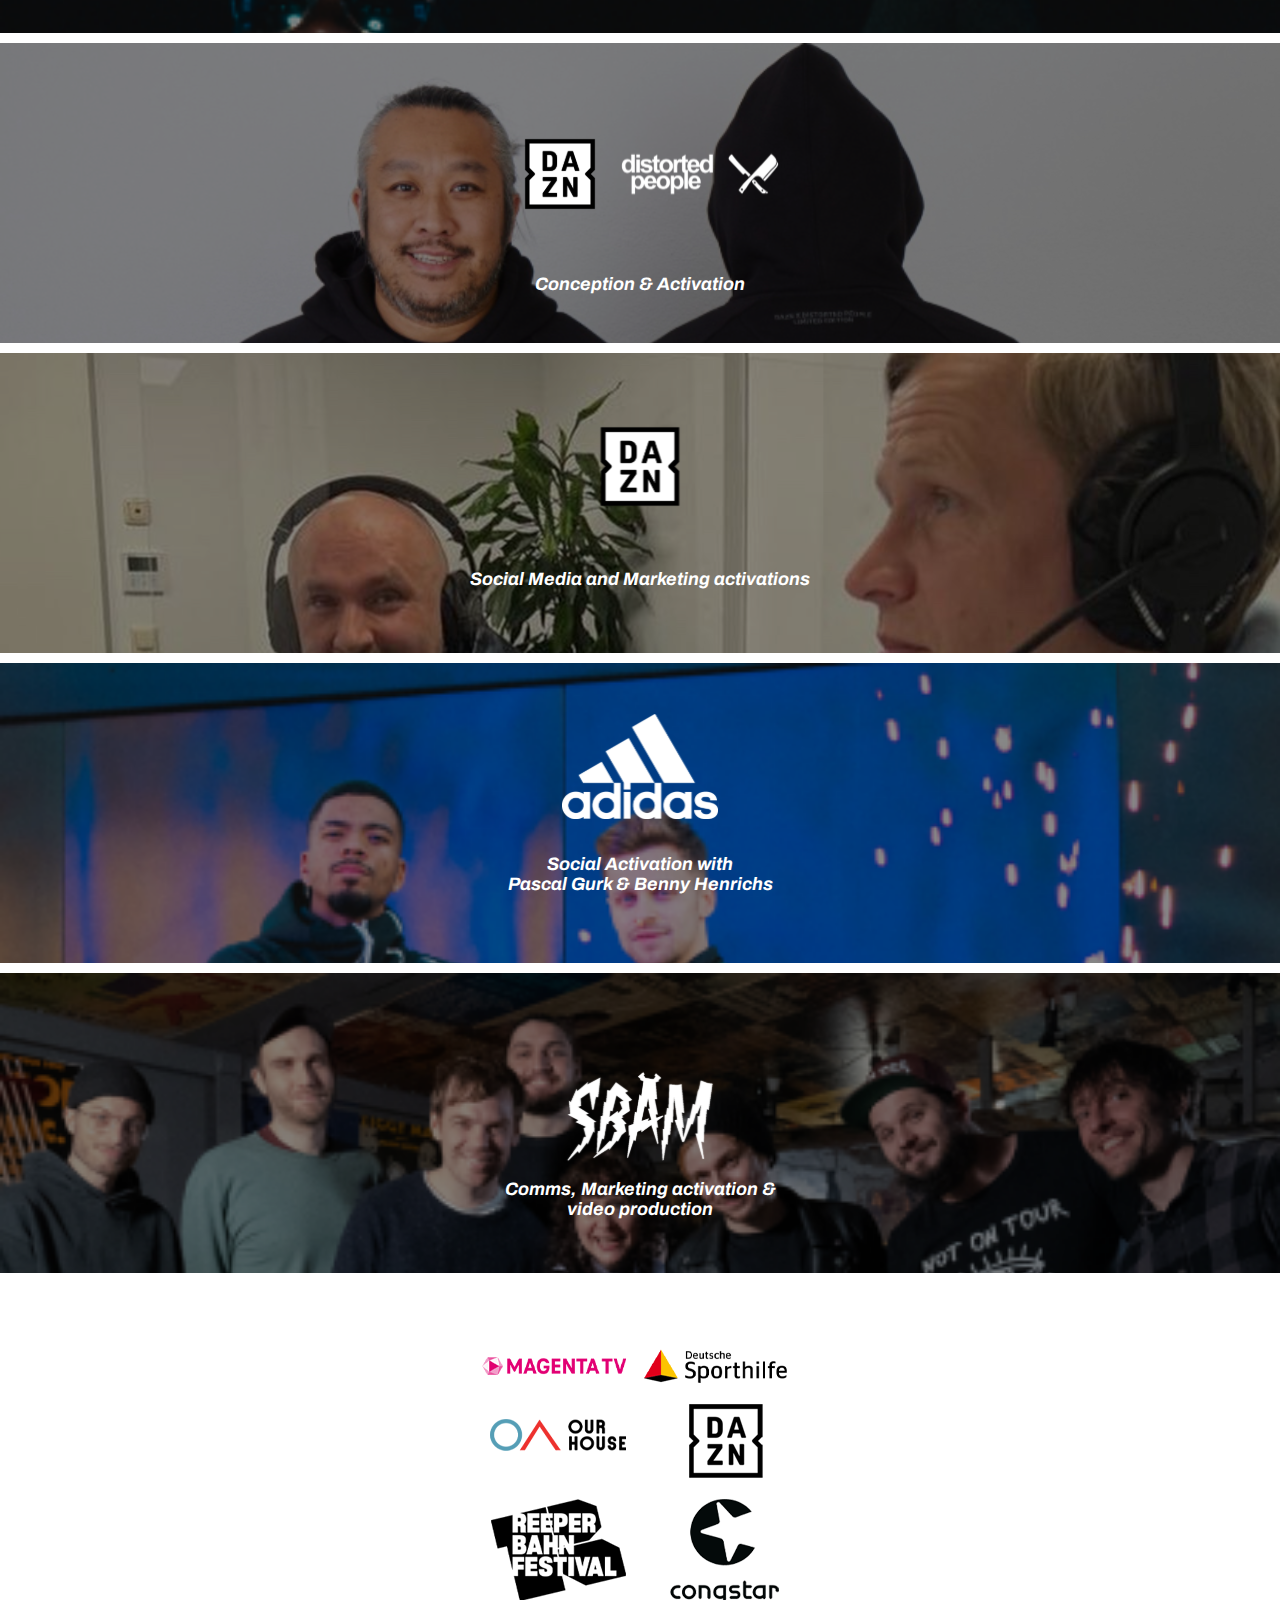
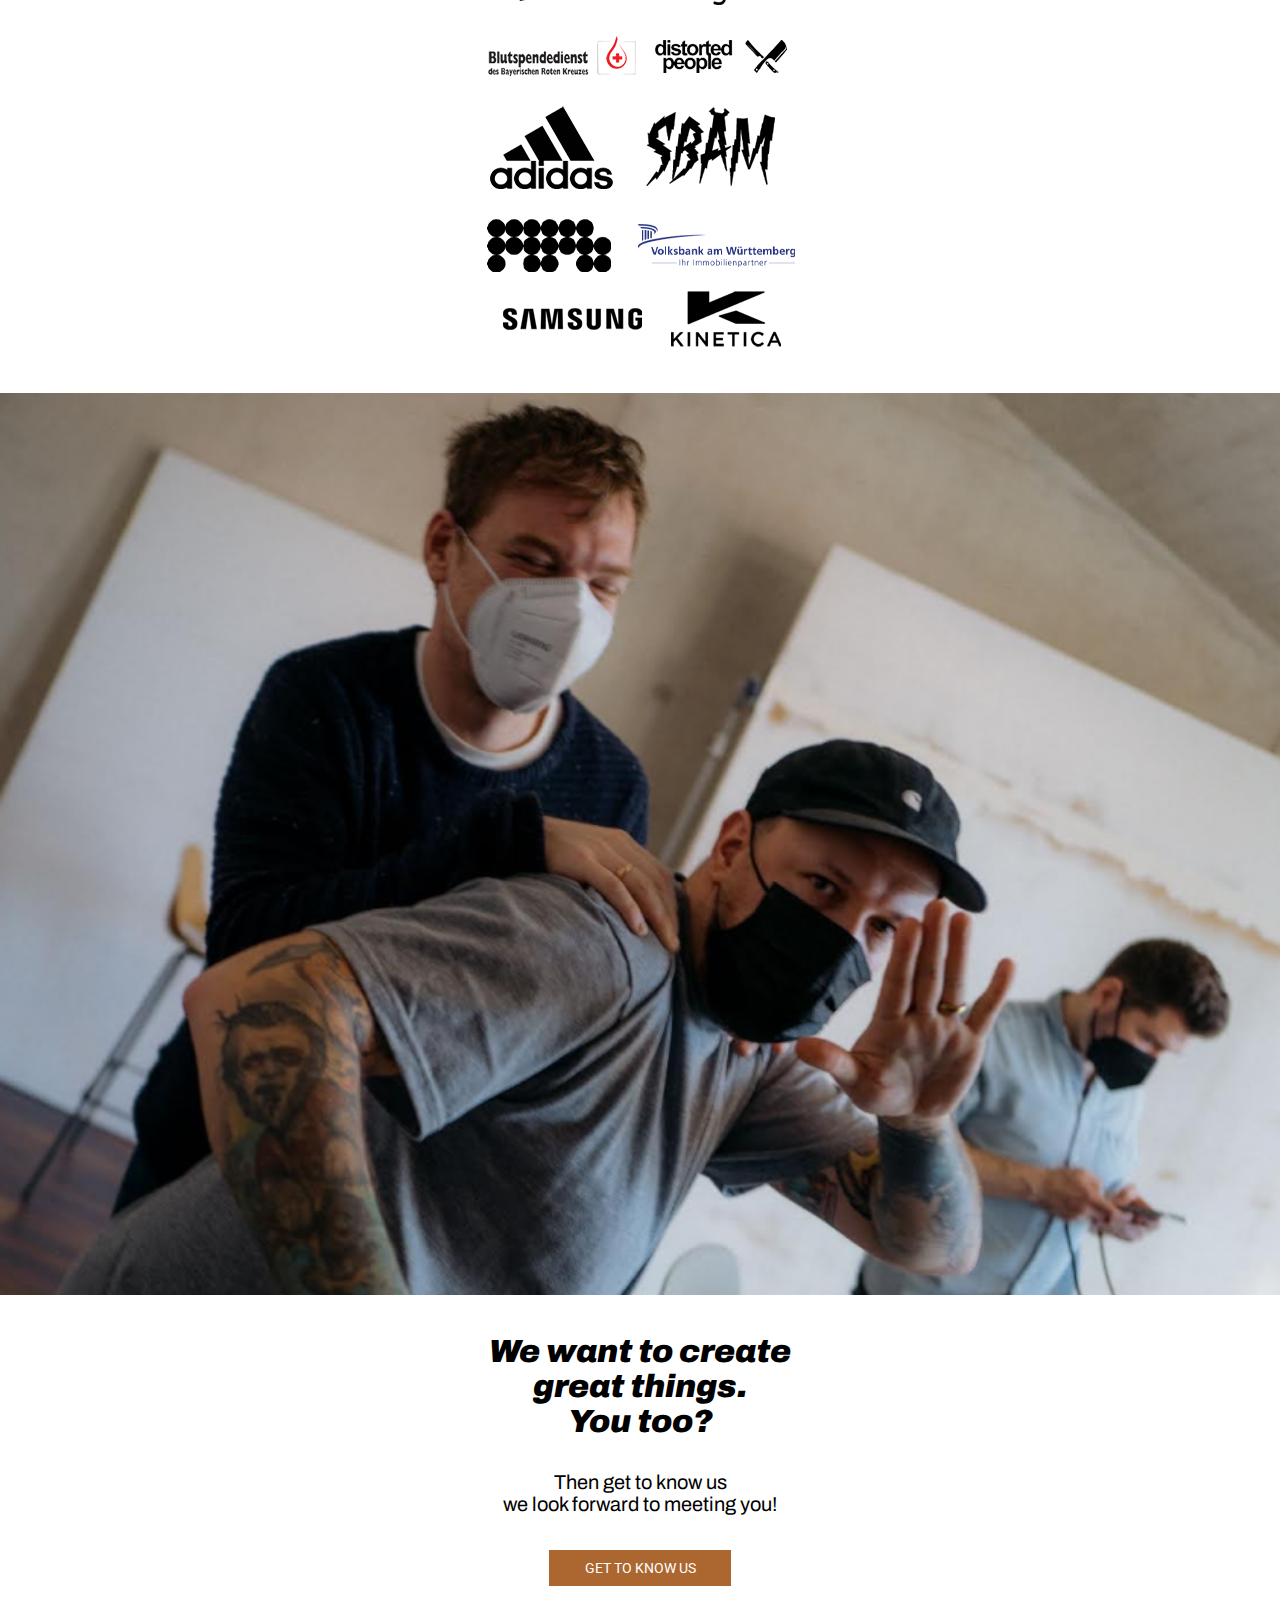
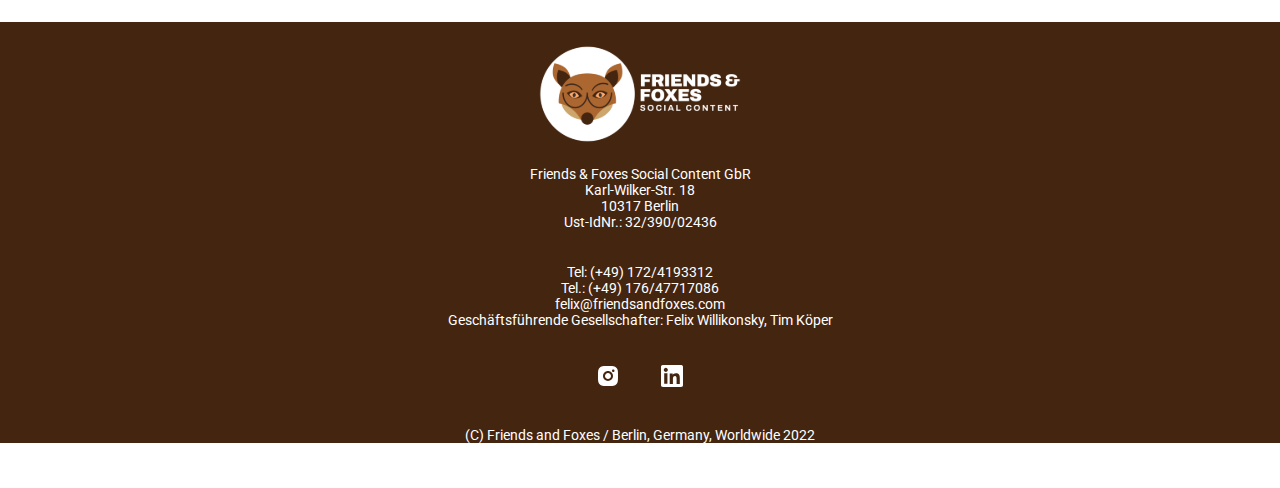
==== commit 73486515: "clients image and impressum" ====
--- a/index.html
+++ b/index.html
@@ -10,8 +10,6 @@
     <link rel="preconnect" href="https://fonts.googleapis.com">
     <link rel="preconnect" href="https://fonts.gstatic.com" crossorigin>
     <link href="https://fonts.googleapis.com/css2?family=Archivo:ital,wght@0,300;0,400;0,500;0,900;1,300;1,400;1,500;1,900&family=Roboto:wght@100;300;400;500;900&display=swap" rel="stylesheet">
-  <!-- Font Awesome -->
-    <link rel="stylesheet" href="/path/to/font-awesome/all.min.css" />
     <link rel="shortcut icon" href="favicon.png">
   </head>
   <body>
@@ -21,12 +19,12 @@
                 <a href="javascript:void(0);" class="icon" onclick="myFunction()">
                     <img src="./images/menubar.svg" alt="Menu">
                 </a>
-                <img src="./images/logoff.svg" alt="Logo" class="logo">
+                <a href="/index.html"><img src="./images/logoff.svg" alt="Logo" class="logo"></a>
                 <div id="myLinks">
                     <a href="#about">ABOUT US</a>
                     <a href="#footer">CONTACT</a>
                     <a href="#cases">WORKS</a>
-                    <a href="#cases">IMPRESSUM</a>
+                    <a href="/impresum.html">IMPRESSUM</a>
                 </div>
             </div>
         </div>
@@ -37,11 +35,11 @@
                 <li><a href="#about">ABOUT US</a></li>
                 <li><a href="#footer">CONTACT</a></li>
                 <li><a href="#cases">WORKS</a></li>
-                <li><a href="#cases">IMPRESSUM</a></li>
+                <li><a href="/impresum.html">IMPRESSUM</a></li>
               </ul>
             </nav>
           </div>
-          <img class="imgLogo" src="./images/logoDes.svg" alt="Friends and Foxes">
+          <a href="/index.html"><img class="imgLogo" src="./images/logoDes.svg" alt="Friends and Foxes"></a>
         </div>
     </header>
 
@@ -132,113 +130,10 @@
           </div>                              
         </div>
         <div id="clientsDesk">
-          <div class="row clientsRow1">
-            <div class="col-xl-3 clientCont">
-              <img src="./images/clients//c-magenta.png" alt="">
-            </div>
-            <div class="col-xl-3 clientCont">
-              <img src="./images/clients/c-deutsche.png" alt="">
-            </div>
-            <div class="col-xl-3 clientCont">
-              <img src="./images/clients/c-ourhouse.png" alt="">
-            </div>
-          </div>
-          <div class="row clientsRow2">
-            <div class="col-xl-2 clientCont">
-              <img src="./images/clients/c-rbf.png" alt="">
-            </div>
-            <div class="col-xl-2 clientCont">
-              <img src="./images/clients/c-dzn.png" alt="">
-            </div>
-            <div class="col-xl-2 clientCont">
-              <img src="./images/clients/c-congstar.png" alt="">
-            </div>
-            <div class="col-xl-3 clientCont">
-              <img src="./images/clients/c-blutspendedienst.png" alt="">
-            </div>
-            <div class="col-xl-3 clientCont">
-              <img src="./images/clients/c-distorted.png" alt="">
-            </div>
-          </div>
-          <div class="row clientsRow3">
-            <div class="col-xl-1 clientCont">
-              <img src="./images/clients/c-sbam.png" alt="">
-            </div>
-            <div class="col-xl-2 clientCont">
-              <img src="./images/clients/c-mpb.png" alt="">
-            </div>
-            <div class="col-xl-2 clientCont">
-              <img src="./images/clients/c-useless.png" alt="">
-            </div>
-            <div class="col-xl-3 clientCont">
-              <img src="./images/clients/c-samusng.png" alt="">
-            </div>
-            <div class="col-xl-2 clientCont">
-              <img src="./images/clients/c-kinetica.png" alt="">
-            </div>
-            <div class="col-xl-2 clientCont">
-              <img src="./images/clients/c-adidas.png" alt="">
-            </div>
-          </div> 
+          <img src="./images/logos-clients-desk.png" alt="Clients">
         </div>
         <div id="clientsRes">
-          <div class="row clientsRow1">
-            <div class="col-6 clientCont">
-              <img src="./images/clients//c-magenta.png" alt="">
-            </div>
-            <div class="col-6 clientCont">
-              <img src="./images/clients/c-ourhouse.png" alt="">
-            </div>
-          </div>
-          <div class="row clientsRow2">
-            <div class="col-6 clientCont">
-              <img src="./images/clients/c-deutsche.png" alt="">
-            </div>
-            <div class="col-6 clientCont">
-              <img src="./images/clients/c-rbf.png" alt="">
-            </div>
-          </div>
-          <div class="row clientsRow3">
-            <div class="col-6 clientCont">
-              <img src="./images/clients/c-distorted.png" alt="">
-            </div>
-            <div class="col-6 clientCont">
-              <img src="./images/clients/c-adidas.png" alt="">
-            </div>
-          </div>
-          <div class="row clientsRow4">
-            <div class="col-6 clientCont">
-              <img src="./images/clients/c-blutspendedienst.png" alt="">
-            </div>
-            <div class="col-6 clientCont">
-              <img src="./images/clients/c-sbam.png" alt="">
-            </div>
-          </div>
-          <div class="row clientsRow5">
-            <div class="col-6 clientCont">
-              <img src="./images/clients/c-kinetica.png" alt="">
-            </div>
-            <div class="col-6 clientCont">
-              <img src="./images/clients/c-congstar.png" alt="">
-            </div>
-          </div>
-          <div class="row clientsRow6">
-            <div class="col-6 clientCont">
-              <img src="./images/clients/c-samusng.png" alt="">
-            </div>
-            <div class="col-6 clientCont">
-              <img src="./images/clients/c-dzn.png" alt="">
-            </div>
-          </div>
-          <div class="row clientsRow7">
-            <div class="col-6 clientCont">
-              <img src="./images/clients/c-mpb.png" alt="">
-            </div>
-            <div class="col-6 clientCont">
-              <img src="./images/clients/c-useless.png" alt="">
-            </div>
-
-          </div> 
+          <img src="./images/logos-clients-mobile.png" alt="Clients">      
         </div>
         <div class="row" id="know">
           <div class="col-xl-6 col-lg-12 col-md-12 knowCont">
@@ -261,7 +156,7 @@
       <div class="container footerContDesk" id="footerDesk">
         <div class="row">
           <div class="col-2">
-            <img src="./images/logoFoot.svg" alt="LogoFooter" class="logofoot">
+            <a href="/index.html"><img src="./images/logoFoot.svg" alt="LogoFooter" class="logofoot"></a>
           </div>
           <div class="col-3 footerText footerInfo1">
             <p>Friends & Foxes Social Content GbR</p>
@@ -287,7 +182,7 @@
       <div class="container footerContRes" id="footerRes">
         <div class="row">
           <div class="col-12">
-            <img src="./images/logoFoot.svg" alt="LogoFooter" class="logofoot">
+            <a href="/index.html"><img src="./images/logoFoot.svg" alt="LogoFooter" class="logofoot"></a>
           </div>
           <div class="col-12 footerText footerInfo1">
             <p>Friends & Foxes Social Content GbR</p>
--- a/css/style.css
+++ b/css/style.css
@@ -324,40 +324,12 @@
         margin-top: 10px;
 }
 
-#clientsDesk .row, #clientsRes .row{
-    justify-content: center !important;
-    align-items: center !important;
-}
-
-#clientsDesk .clientsRow2{
-    margin: 0 auto !important ;
-    width: 75%;
-}
-
-#clientsDesk .clientsRow3{
-    margin: 0 auto !important;
-    width: 72%;
-}
-
-#clientsDesk .clientCont img{
-    width: 80%;
-    margin: 0 auto;
-    display: block;
-}
-
-#clientsRes .clientCont{
-    margin: 0 auto;
-    display: block;
-}
-
-#clientsRes .clientCont img{
-    margin: 0 auto;
-    display: block;
-    width: 130px;
+#clientsRes img{
+    display: block;
+    margin: 0 auto;
 }
 
 .knowCont{
-    margin-top: 35px !important;
     margin-bottom: 35px;
 }
 
@@ -587,9 +559,9 @@
     .cases{
         padding: 10px !important;
     }
-
-    #clientsRes .clientCont img{
-        width: 160px;
+    .bannerDesk{
+        display: block;
+        padding-top: 100px;
     }
 }
 
@@ -616,4 +588,43 @@
     .bannerDesk{
         display: block;
     }
+
+    .adressCont{
+        padding-top: 256px !important;
+        margin: 0 156px !important;
+    }
+    
+    .textCont{
+        margin: 63px 142px !important;
+    }
+    
+}
+
+
+/* Impressum */
+
+.adressCont{
+    padding-top: 200px;
+    margin: 0 30px;
+}
+
+.adressCont p{
+    font-family: 'Archivo';
+    font-style: italic;
+    font-weight: 700;
+    font-size: 16px;
+    line-height: 20px;
+}
+
+.textCont{
+    margin: 35px 25px;
+}
+
+.textCont p{
+    font-family: 'Archivo';
+    font-style: normal;
+    font-weight: 400;
+    font-size: 16px;
+    line-height: 20px;
+    color: #000000;
 }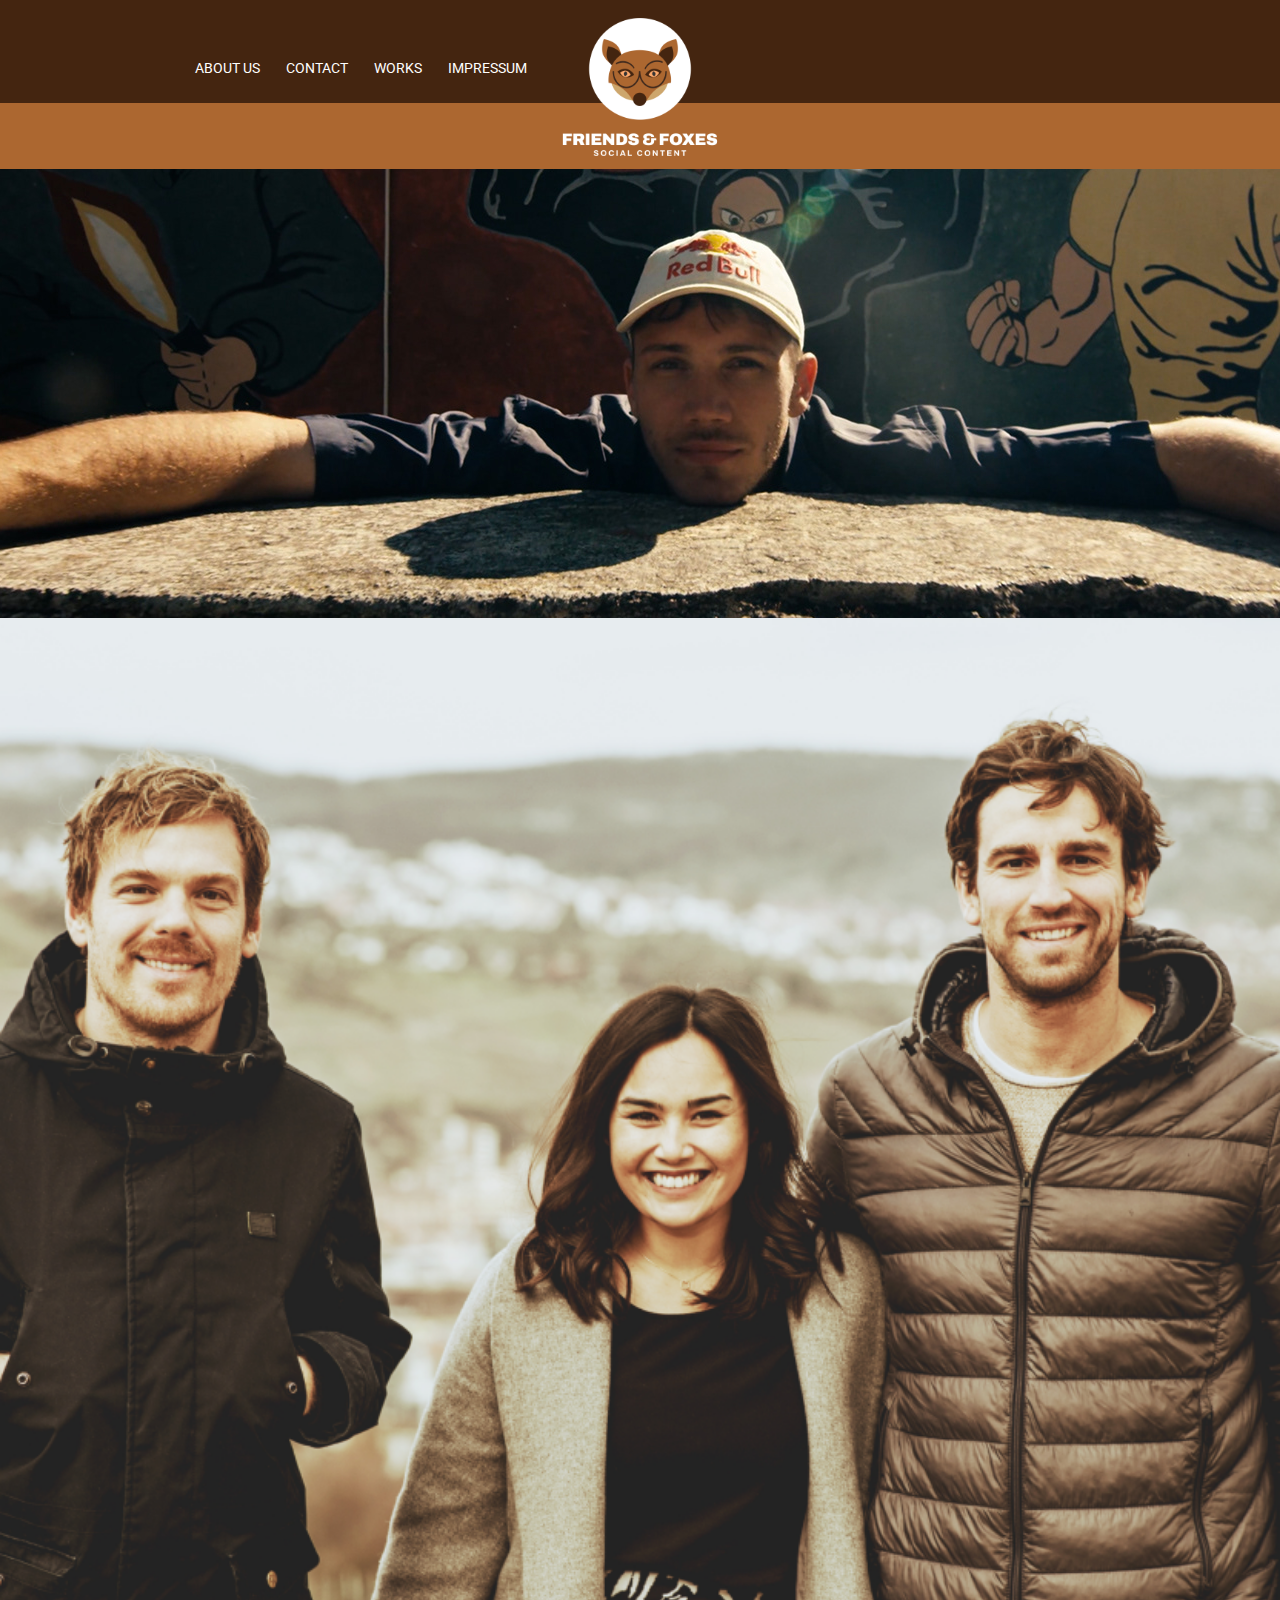
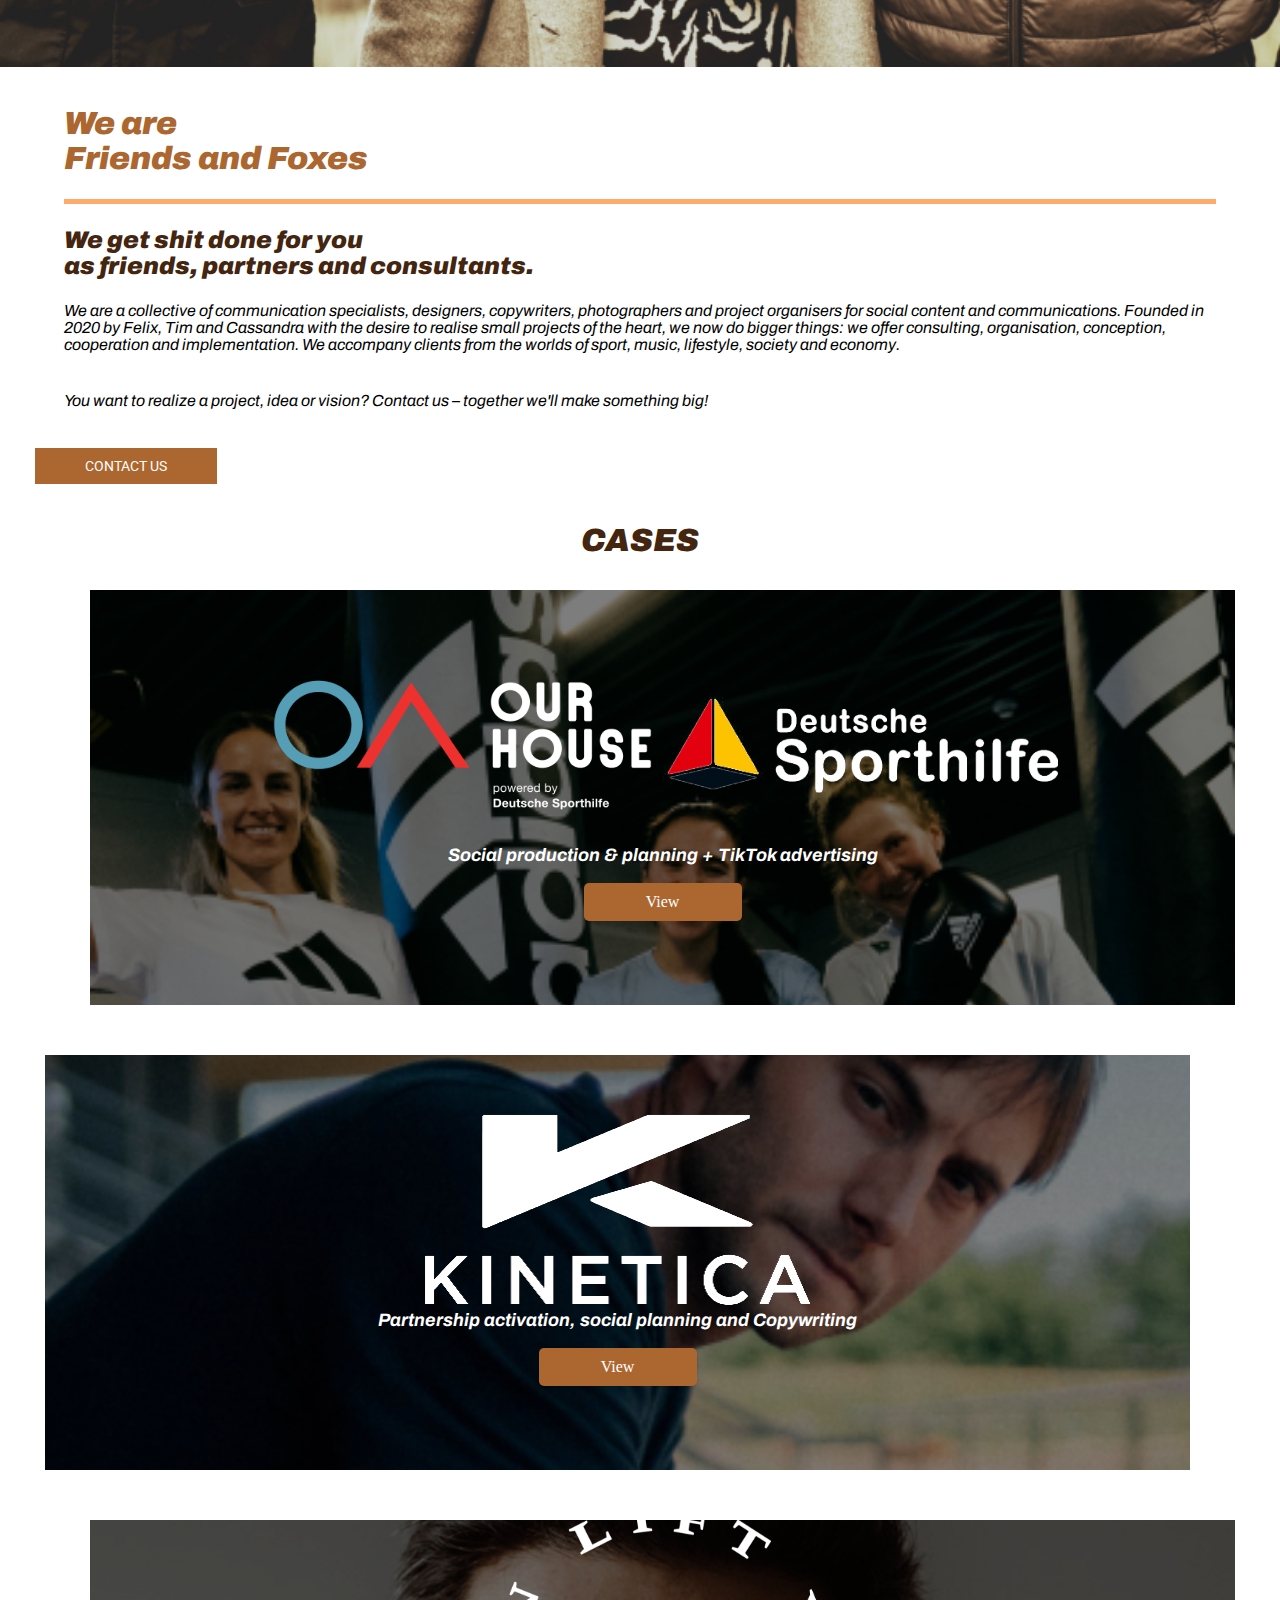
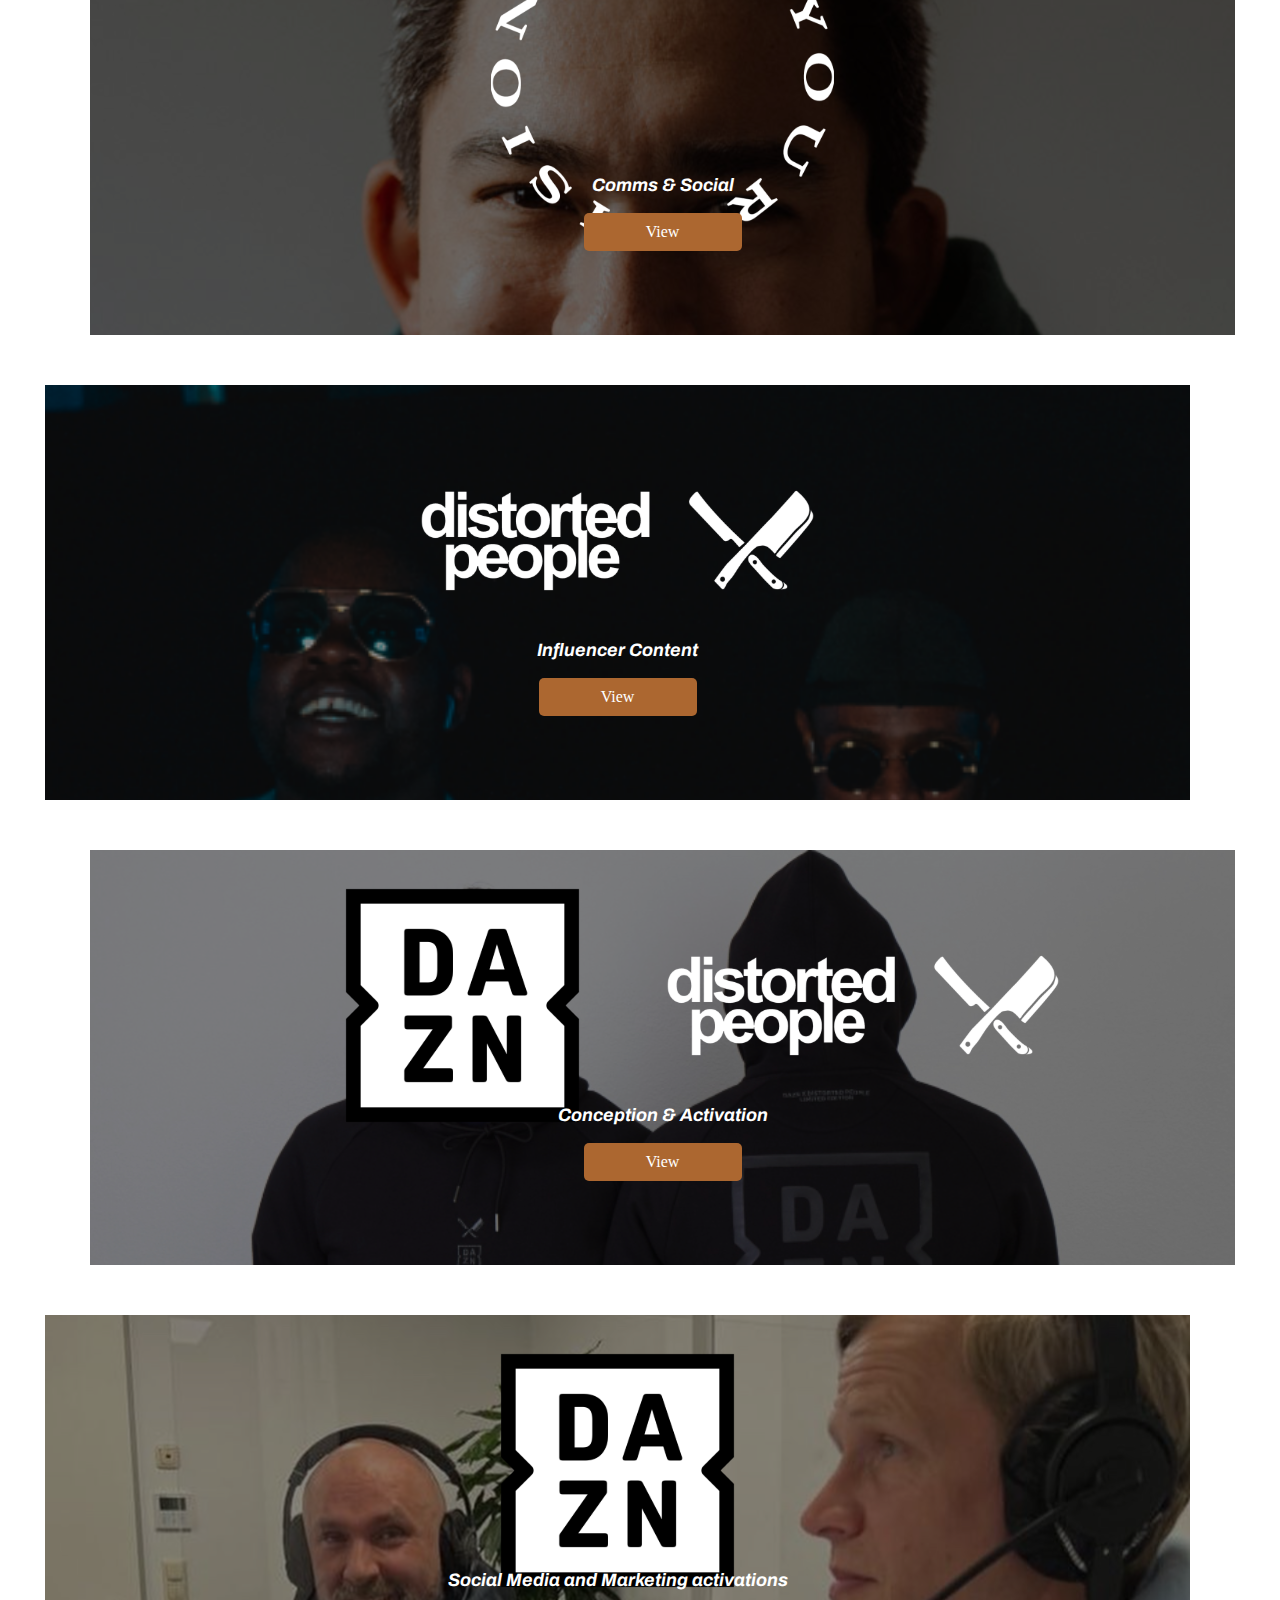
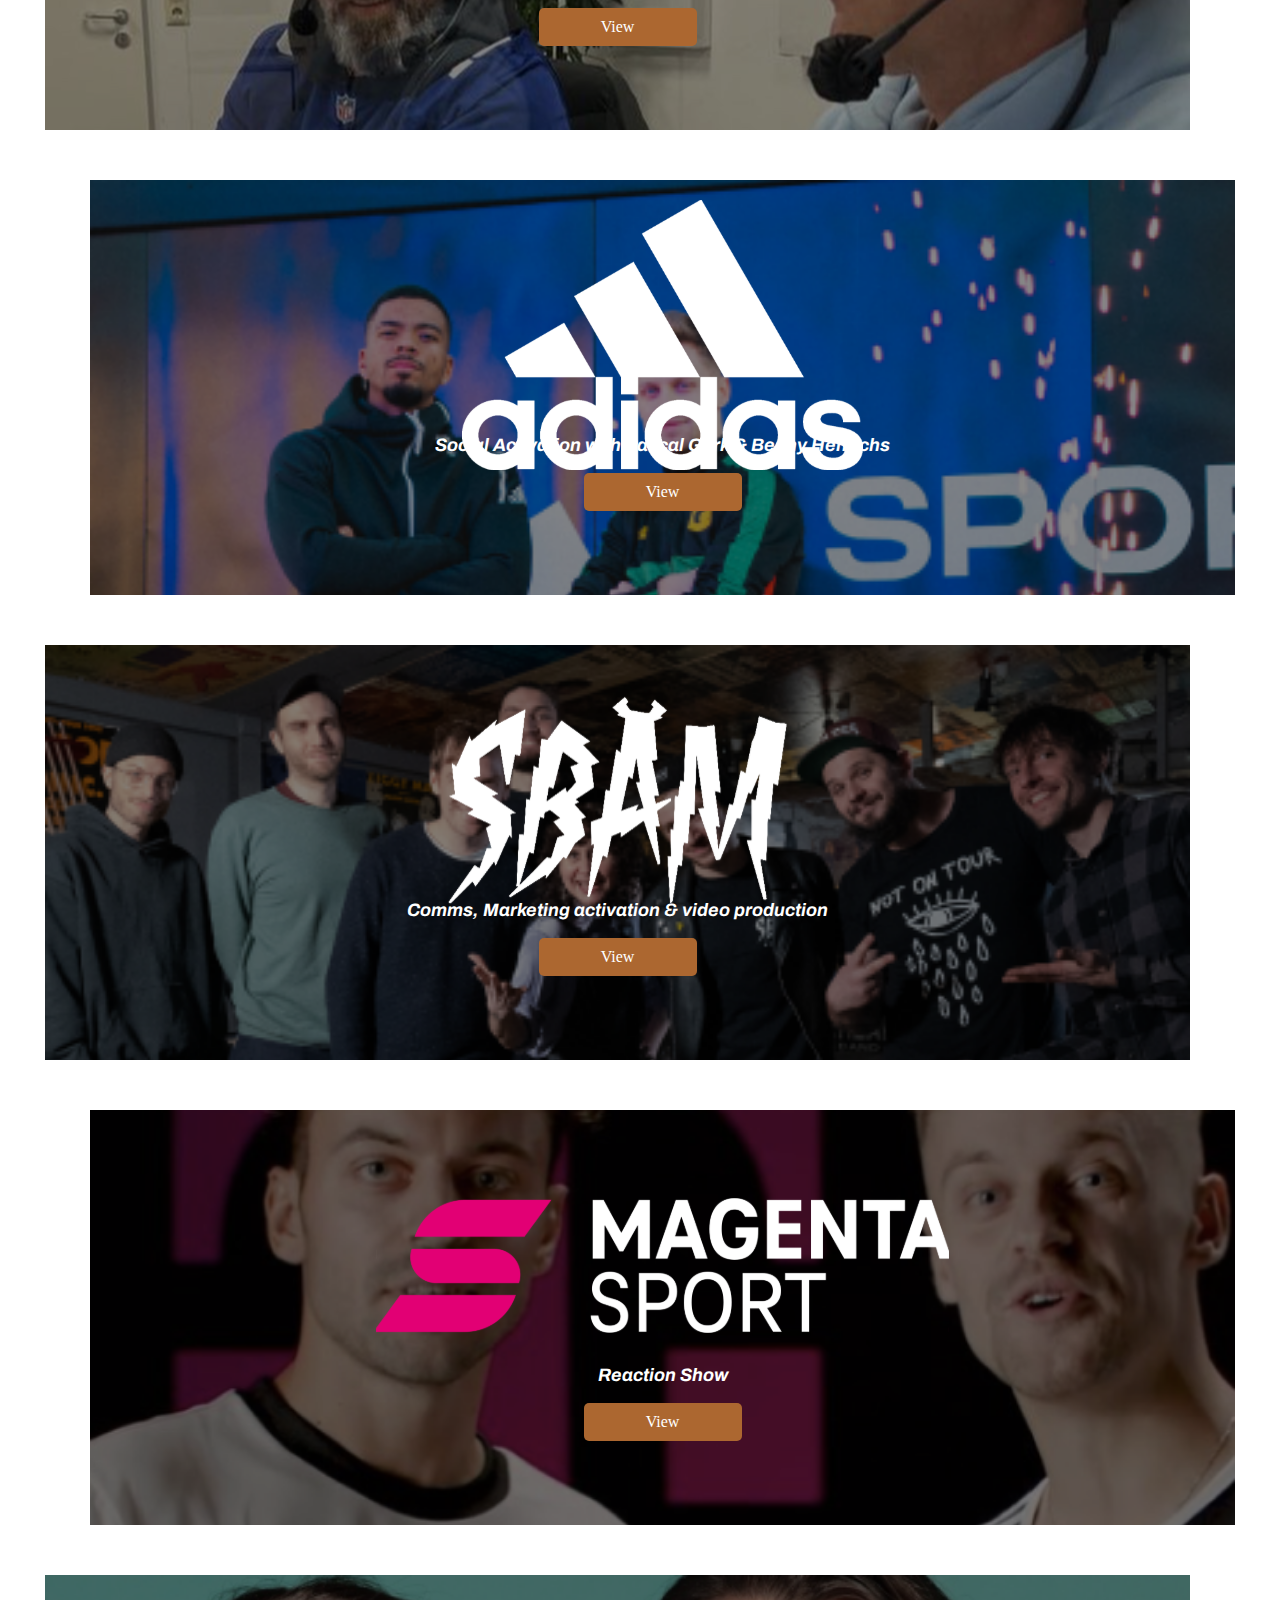
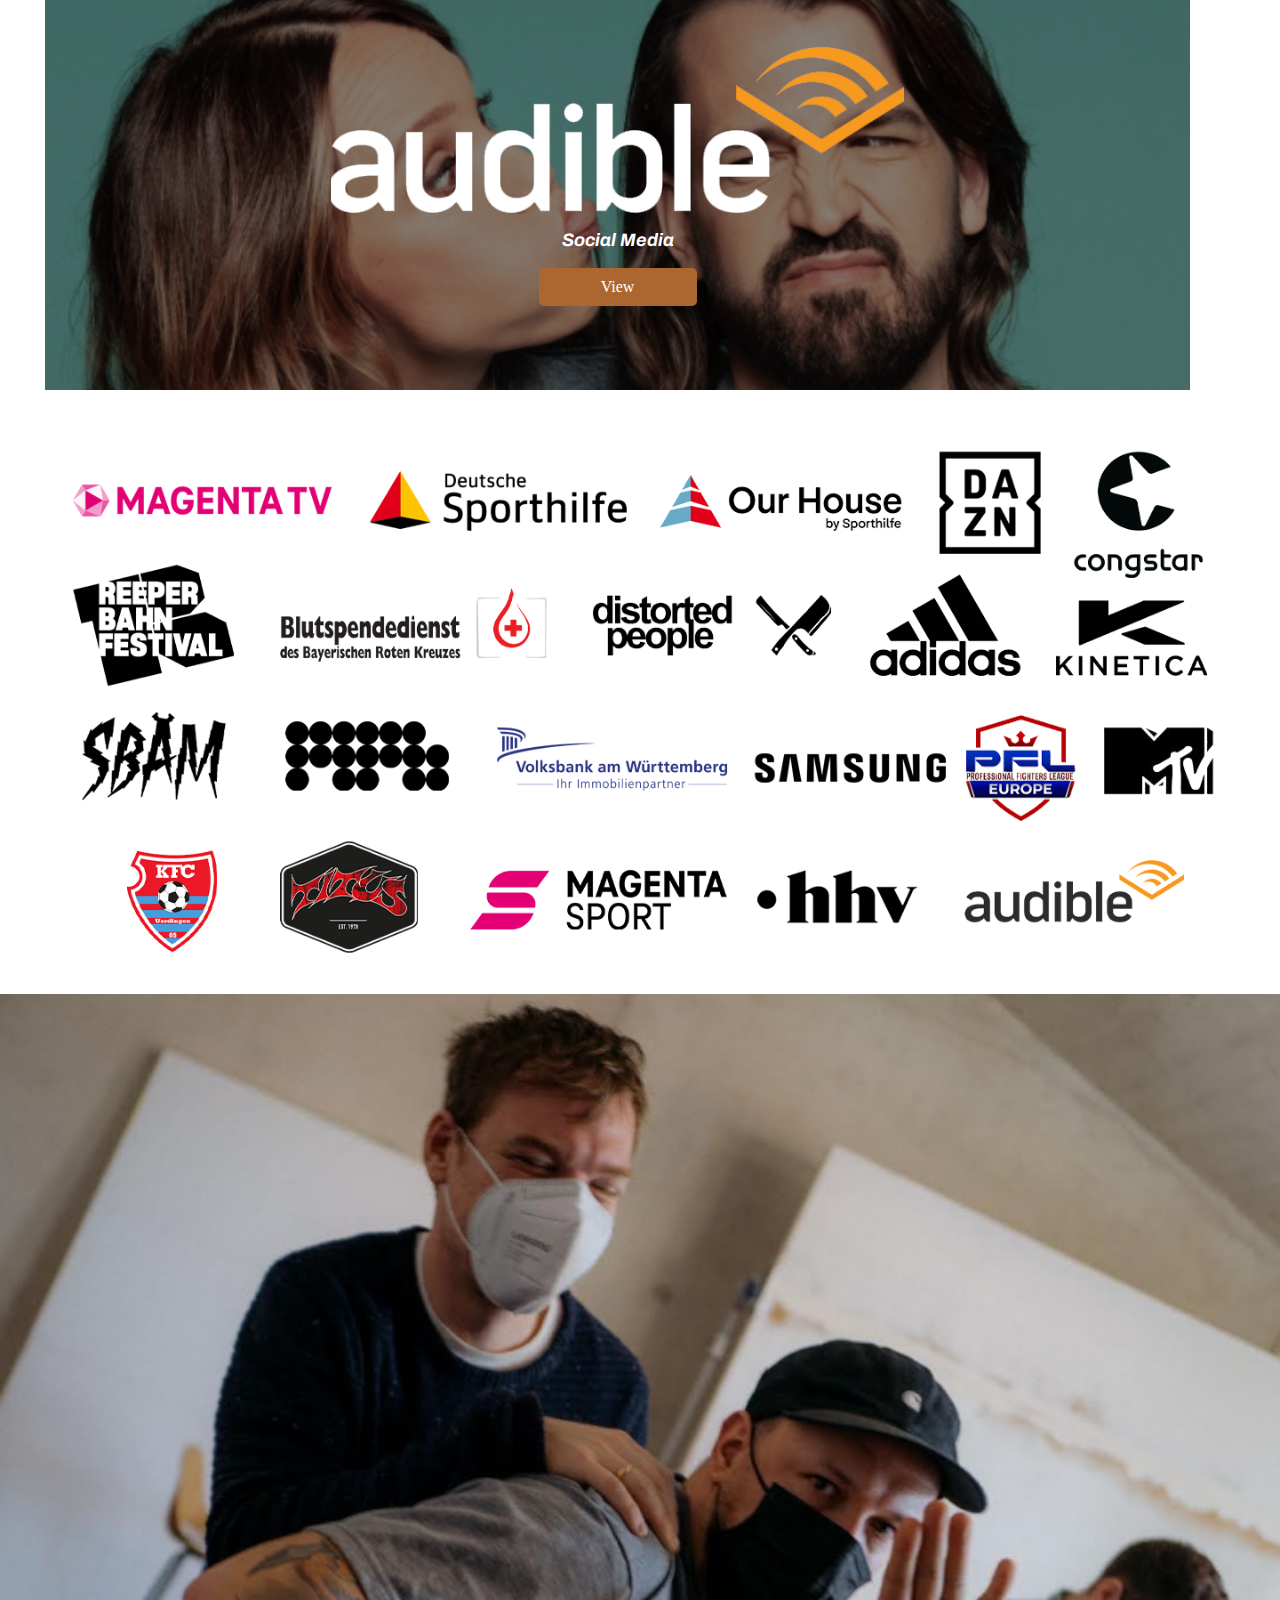
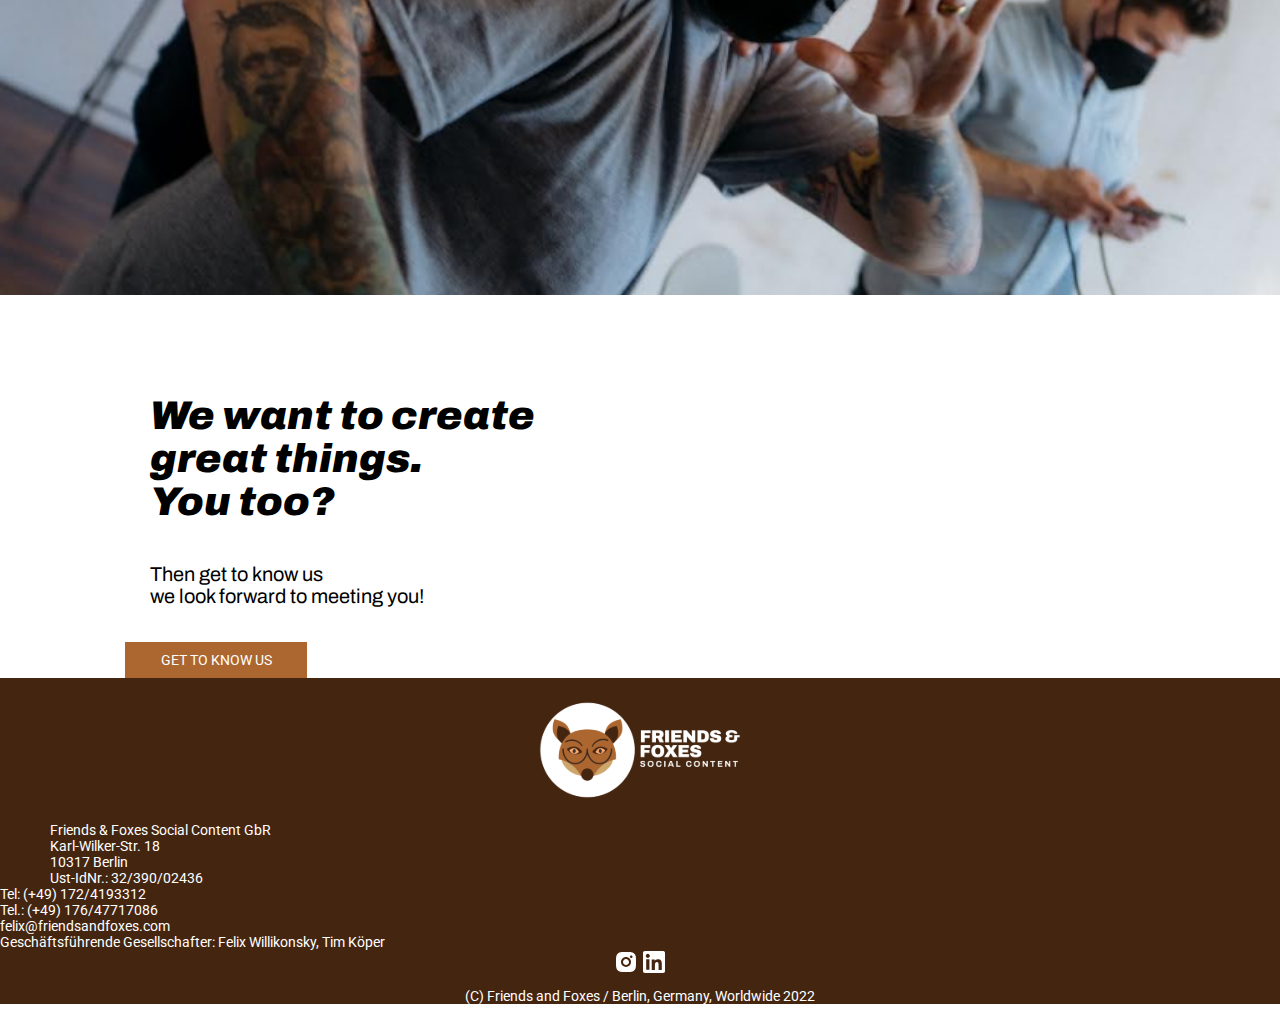
==== commit 1cda87e5: "Cases update and favicon" ====
--- a/index.html
+++ b/index.html
@@ -10,7 +10,7 @@
     <link rel="preconnect" href="https://fonts.googleapis.com">
     <link rel="preconnect" href="https://fonts.gstatic.com" crossorigin>
     <link href="https://fonts.googleapis.com/css2?family=Archivo:ital,wght@0,300;0,400;0,500;0,900;1,300;1,400;1,500;1,900&family=Roboto:wght@100;300;400;500;900&display=swap" rel="stylesheet">
-    <link rel="shortcut icon" href="favicon.png">
+    <link rel="icon" type="image/x-icon" href="/images/favicon.ico">
   </head>
   <body>
     <header>
@@ -78,27 +78,47 @@
           <p class="casesTit">CASES</p>
           <div class="col-lg-6 col-md-6 cases">
             <div class="caseBg" id="case1bg">
-              <img class="caseImg" src="./images/cases/1_ourhouse powered.svg" alt="Ourhouse Powered">
-              <img class="caseImg" src="./images/cases/1_logodeutsche.svg" alt="Deutsche">
-              <p class="caseTxt">Social production & planning + <br> TikTok advertising</p>
+              <div class="caseImgCont">
+                <img class="caseImg" src="./images/cases/1_ourhouse powered.svg" alt="Ourhouse Powered">
+                <img class="caseImg" src="./images/cases/1_logodeutsche.svg" alt="Deutsche">
+              </div>
+              <p class="caseTxt">Social production & planning + TikTok advertising</p>
+              <div class="caseBtnCont">
+                <a href="https://freedombmx.de/top-stories/our-house-bmx-summer-trip-2021.html" target="_blank">View</a>
+              </div>
             </div>
           </div>
           <div class="col-lg-6 col-md-6 cases">
             <div class="caseBg" id="case2bg">
-              <img class="caseImg" src="./images/cases/2_kinetica.svg" alt="Kinetica">
-              <p class="caseTxt">Partnership activation, social planning <br> and Copywriting</p>
+              <div class="caseImgCont">
+                <img class="caseImg" src="./images/cases/2_kinetica.svg" alt="Kinetica">
+              </div>
+              <p class="caseTxt">Partnership activation, social planning and Copywriting</p>
+              <div class="caseBtnCont">
+                <a href="https://www.instagram.com/reel/CSw4kmzFPy3/" target="_blank">View</a>
+              </div>
             </div>
           </div>
           <div class="col-lg-6 col-md-6 cases">
             <div class="caseBg" id="case3bg">
-              <img class="caseImg" src="./images/cases/3_LiftYourVision_round.svg" alt="Lift Your Vision">
+              <div class="caseImgCont">
+                <img class="caseImg" src="./images/cases/3_LiftYourVision_round.svg" alt="Lift Your Vision">
+              </div>
               <p class="caseTxt">Comms & Social</p>
+              <div class="caseBtnCont">
+                <a href="https://www.horizont.net/video/Lift-your-Vision---Friends-of-the-brand-33933" target="_blank">View</a>
+              </div>
             </div>
           </div>
           <div class="col-lg-6 col-md-6 cases">
             <div class="caseBg" id="case4bg">
-              <img class="caseImg" src="./images/cases/4_logo_distorted.svg" alt="Distorted">
+              <div class="caseImgCont">
+                <img class="caseImg" src="./images/cases/4_logo_distorted.svg" alt="Distorted">
+              </div>
               <p class="caseTxt">Influencer Content</p>
+              <div class="caseBtnCont">
+                <a href="https://www.tiktok.com/@dj.donovan/video/7077195833111858438" target="_blank">View</a>
+              </div>
             </div>
           </div>
           <div class="col-lg-6 col-md-6 cases">
@@ -108,24 +128,64 @@
                 <img class="caseImg" src="./images/cases/4_logo_distorted.svg" alt="Distorted">
               </div>
               <p class="caseTxt">Conception & Activation</p>
+              <div class="caseBtnCont">
+                <a href="https://www.distortedpeople.com/pages/dazn" target="_blank">View</a>
+              </div>
             </div>
           </div>
           <div class="col-lg-6 col-md-6 cases">
             <div class="caseBg" id="case6bg">
-              <img class="caseImg" src="./images/cases/5_logo_dazn.svg" alt="DAZN">
+              <div class="caseImgCont">
+                <img class="caseImg" src="./images/cases/5_logo_dazn.svg" alt="DAZN">
+              </div>  
               <p class="caseTxt">Social Media and Marketing activations</p>
+              <div class="caseBtnCont">
+                <a href="https://www.youtube.com/watch?v=ivYhF7l0OnM" target="_blank">View</a>
+              </div>
             </div>
           </div>
           <div class="col-lg-6 col-md-6 cases">
             <div class="caseBg" id="case7bg">
-              <img class="caseImg" src="./images/cases/7_logoadidas.svg" alt="Adidas">
-              <p class="caseTxt">Social Activation with <br> Pascal Gurk & Benny Henrichs</p>
+              <div class="caseImgCont">
+                <img class="caseImg" src="./images/cases/7_logoadidas.svg" alt="Adidas">
+              </div>
+              <p class="caseTxt">Social Activation with Pascal Gurk & Benny Henrichs</p>
+              <div class="caseBtnCont">
+                <a href="https://www.tiktok.com/@bennyhenrichs/video/7083197175844424966" target="_blank">View</a>
+              </div>
             </div>
           </div>
           <div class="col-lg-6 col-md-6 cases casesLast">
             <div class="caseBg" id="case8bg">
-              <img class="caseImg" src="./images/cases/8_sbam.svg" alt="Sbam">
-              <p class="caseTxt">Comms, Marketing activation & <br> video production</p>
+              <div class="caseImgCont">
+                <img class="caseImg" src="./images/cases/8_sbam.svg" alt="Sbam">
+              </div>
+              <p class="caseTxt">Comms, Marketing activation & video production</p>
+              <div class="caseBtnCont">
+                <a href="https://www.youtube.com/watch?v=O2156V8vdLQ" target="_blank">View</a>
+              </div>
+            </div>
+          </div>  
+          <div class="col-lg-6 col-md-6 cases casesLast">
+            <div class="caseBg" id="case9bg">
+              <div class="caseImgCont">
+                <img class="caseImg" src="./images/cases/9_logomagenta.svg" alt="Magenta">
+              </div>
+              <p class="caseTxt">Reaction Show</p>
+              <div class="caseBtnCont">
+                <a href="#">View</a>
+              </div>
+            </div>
+          </div>   
+          <div class="col-lg-6 col-md-6 cases casesLast">
+            <div class="caseBg" id="case10bg">
+              <div class="caseImgCont">
+                <img class="caseImg" src="./images/cases/10_logoaudible.svg" alt="Audible">
+              </div>
+              <p class="caseTxt">Social Media</p>
+              <div class="caseBtnCont">
+                <a href="#">View</a>
+              </div>
             </div>
           </div>                              
         </div>
--- a/css/style.css
+++ b/css/style.css
@@ -232,34 +232,11 @@
     opacity: .7;
 }
 
-.caseImg{
-    max-height: 35%;
-}
-
-#case4bg
-    .caseImg{
-    max-height: 50%;
-}
-
-#case6bg
-    .caseImg{
-    max-height: 45%;
-}
-
 .caseImgCont{
     display: flex;
     align-items: center;
     justify-content: center;
-}
-
-#case5bg
-    .caseImg{
-    max-height: 60%;
-}
-
-#case8bg
-    .caseImg{
-        margin-top: 55px;
+    height: 140px;
 }
 
 #case1bg{
@@ -292,6 +269,18 @@
 
 #case8bg{
     background-image: url(../images/cases/8_itchy.png);
+}
+
+#case8bg{
+    background-image: url(../images/cases/8_itchy.png);
+}
+
+#case9bg{
+    background-image: url(../images/cases/9_magenta.png);
+}
+
+#case10bg{
+    background-image: url(../images/cases/10_audible.png);
 }
 
 .caseTxt{
@@ -301,32 +290,13 @@
     font-size: 18px;
     color: #ffffff;
     text-align: center;
-    margin-top: 35px;
-}
-
-#case1bg
-    .caseTxt{
-        margin-top: 0;
-}
-
-#case4bg
-    .caseTxt{
-        margin-top: 5px;
-}
-
-#case5bg
-    .caseTxt{
-        margin-top: 0;
-}
-
-#case8bg
-    .caseTxt{
-        margin-top: 10px;
+    margin-top: 30px;
 }
 
 #clientsRes img{
     display: block;
     margin: 0 auto;
+    width: 100%;
 }
 
 .knowCont{
@@ -449,7 +419,58 @@
     color: #FFAA6D;
 }
 
-@media only screen and (min-width: 1440px) {
+#clientsDesk img{
+    display: block;
+    margin: 0 auto;
+    width: 100%;
+}
+
+#clientsRes{
+    display: none;
+}
+
+.caseImg{
+    width: 35%;
+}
+
+#case9bg .caseImg, #case10bg .caseImg{
+    width: 50%;
+}
+
+#case3bg .caseImg{
+    width: 30%;
+}
+
+.caseBtnCont{
+    display: block;
+    margin: 0 auto;
+    width: 158px;
+    height: 37px;
+}
+
+.caseBtnCont a{
+    border: none;
+    color: #ffffff !important;
+    background-color: #AC6730;
+    border-radius: 5px;
+    text-decoration: none;
+    display: flex;
+    padding: 10px;
+    justify-content: center;
+    font-size: 16px;
+}
+
+@media only screen and (max-width: 425px){
+    #clientsDesk{
+        display: none;
+    }
+
+    #clientsRes{
+        display: block;
+    }
+}
+
+@media only screen and (min-width: 1025px) {
     .headerContRes, .footerContRes{
         display: none;
     }
@@ -471,14 +492,6 @@
         padding-top: 168px;
     }
 
-    #clientsDesk{
-        display: block;
-    }
-
-    #clientsRes{
-        display: none;
-    }
-
     .aboutTitle{
         margin-top: 35px;
     }
@@ -509,12 +522,12 @@
         height: 415px;
     }
     
-    #case1bg, #case3bg, #case5bg, #case7bg{
+    #case1bg, #case3bg, #case5bg, #case7bg, #case9bg{
         margin-left: 90px;
         margin-right: 45px;
     }
 
-    #case2bg, #case4bg, #case6bg, #case8bg{
+    #case2bg, #case4bg, #case6bg, #case8bg, #case10bg{
         margin-right: 90px;
         margin-left: 45px;
     }   
@@ -563,18 +576,19 @@
         display: block;
         padding-top: 100px;
     }
-}
-
-@media only screen and (max-width: 1439px) {
+
+    .caseTxt{
+        font-size: 15px;
+    }
+
+}
+
+@media only screen and (max-width: 1025px) {
     .headerDesk{
         display: none;
     }
 
     .footerContDesk{
-        display: none;
-    }
-
-    #clientsDesk{
         display: none;
     }
 
